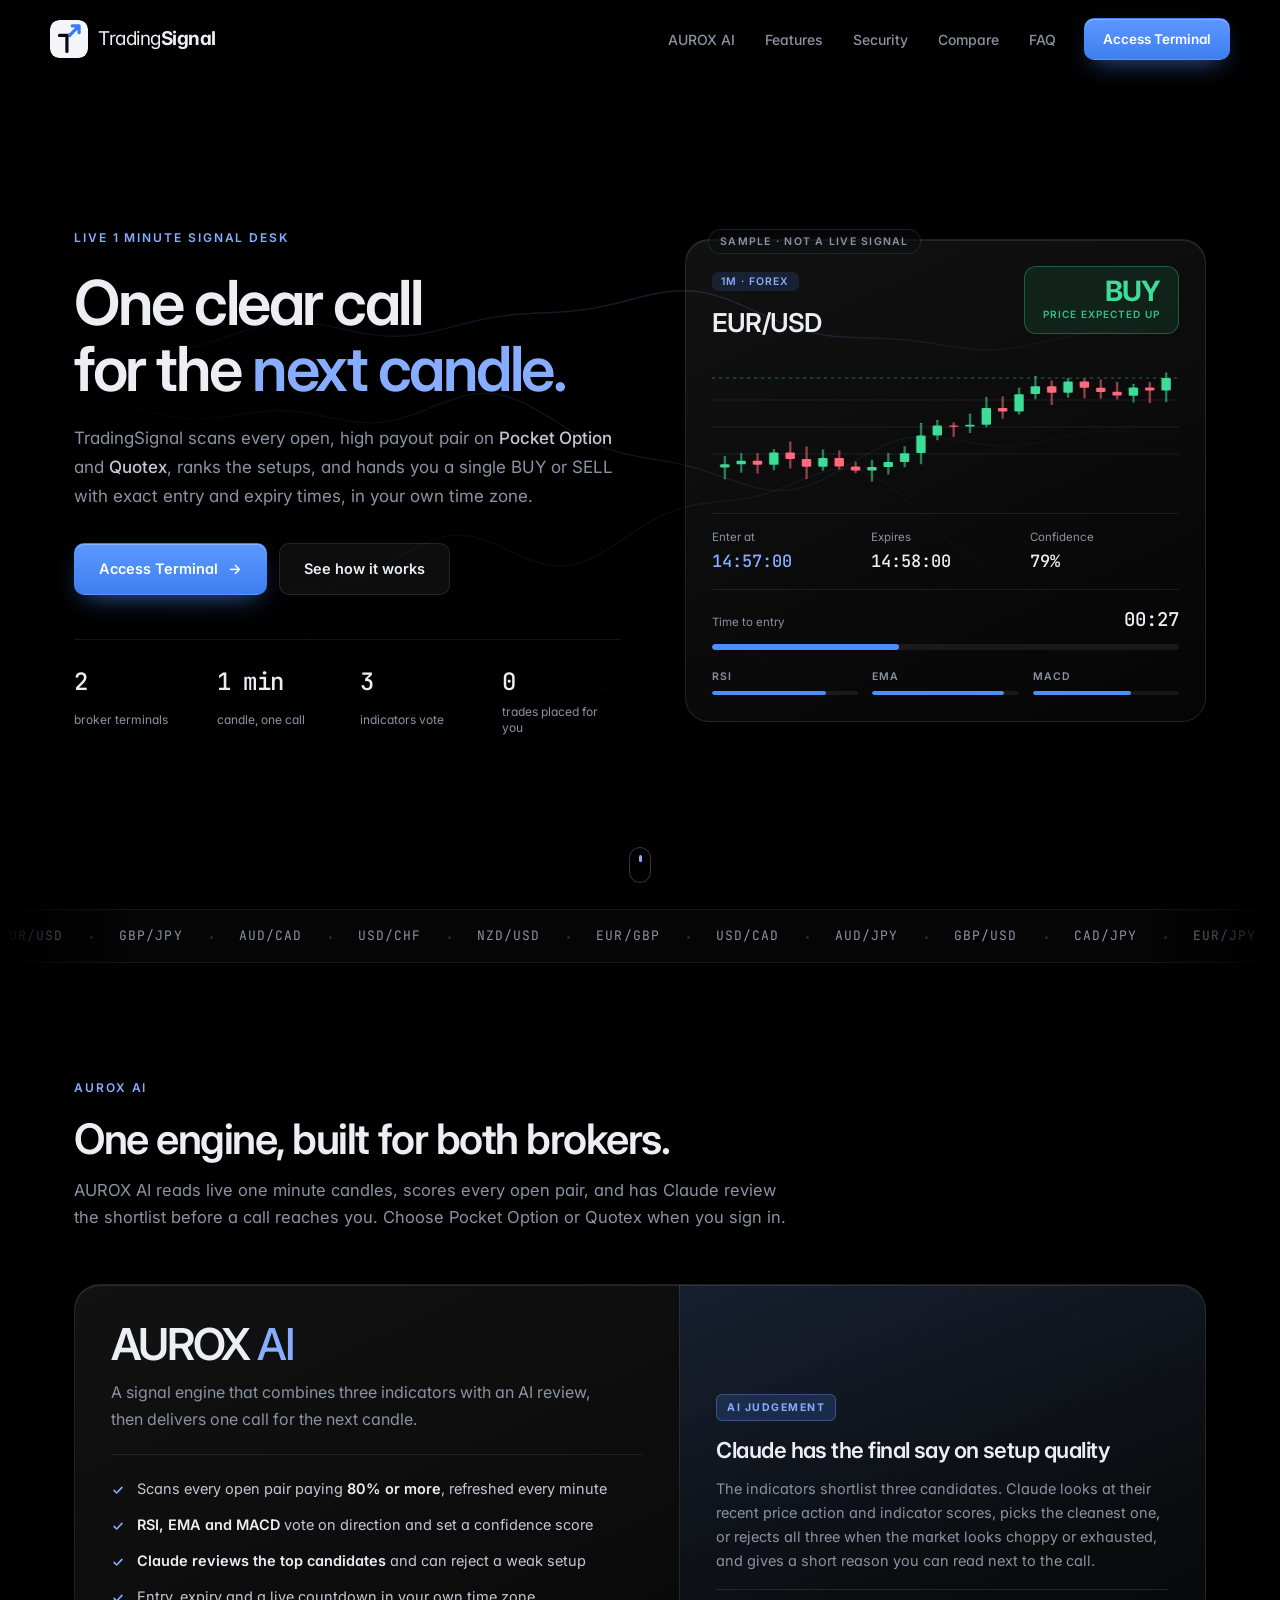
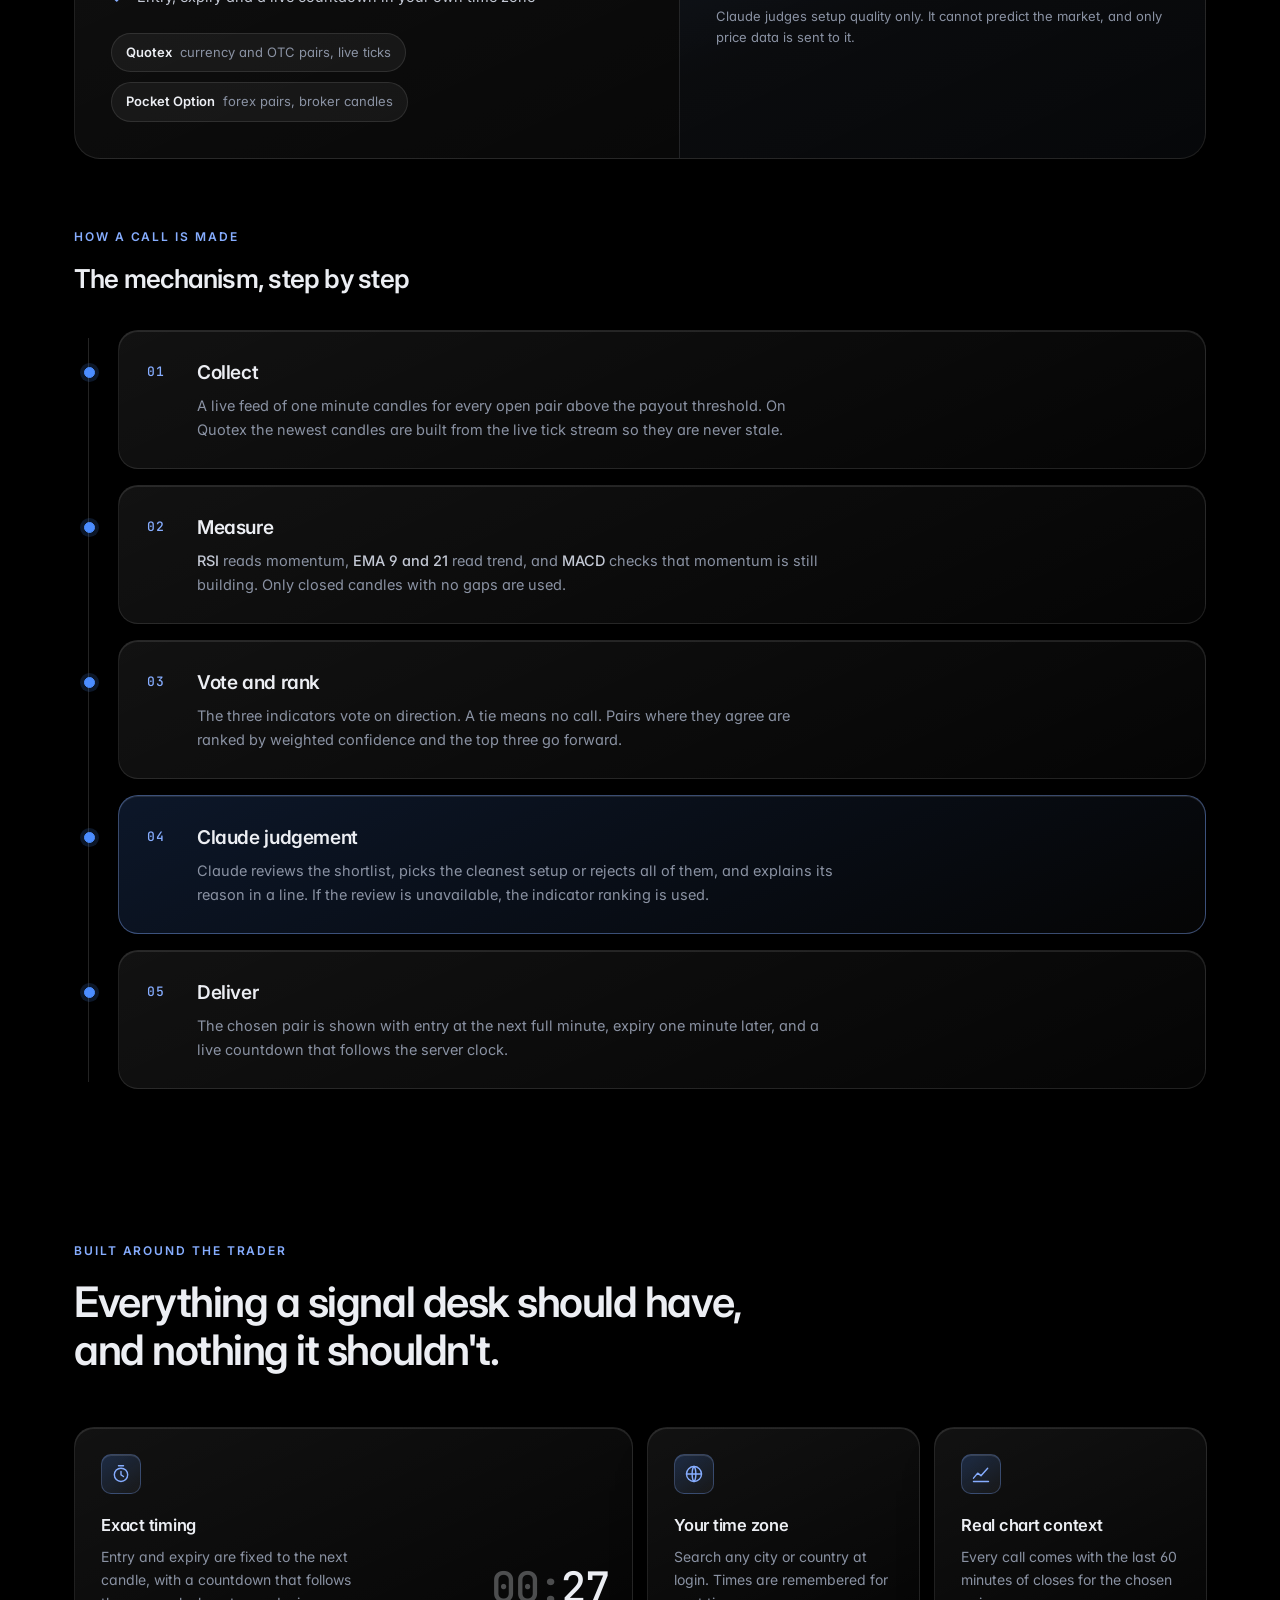
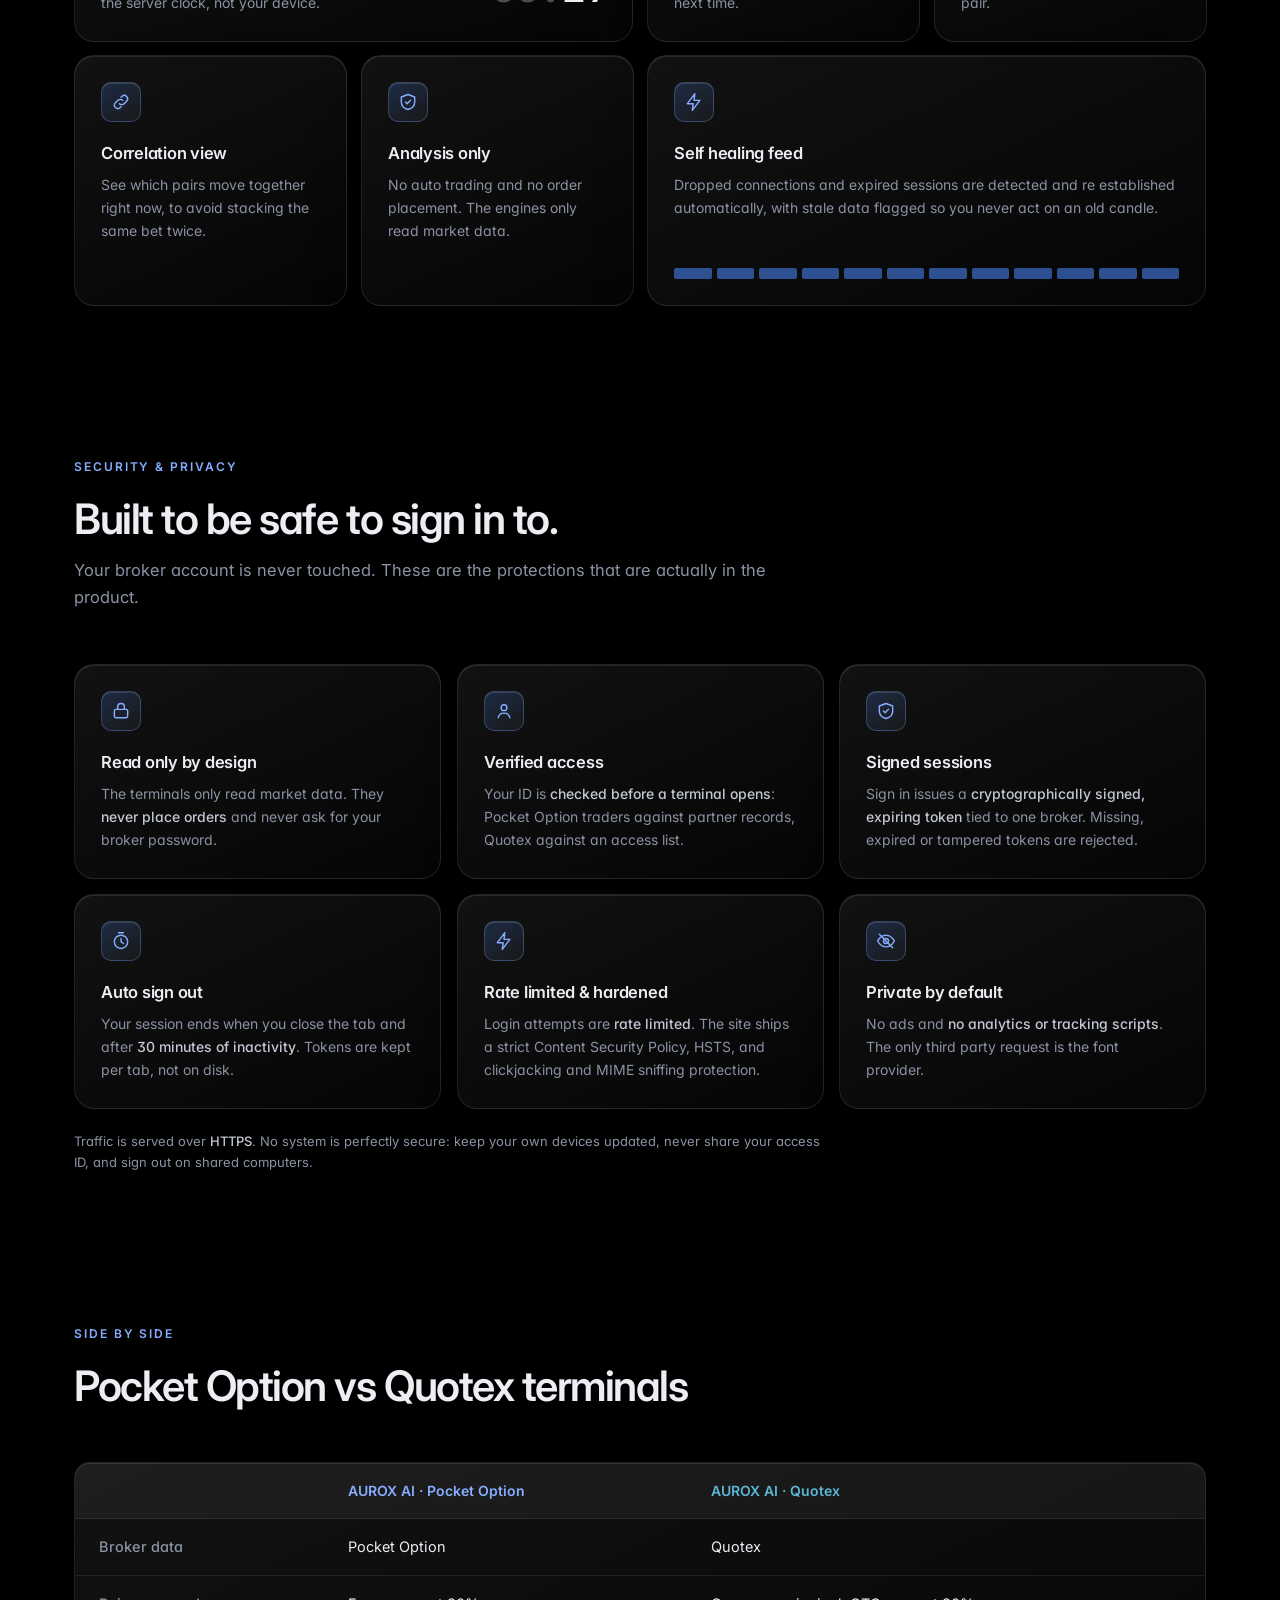
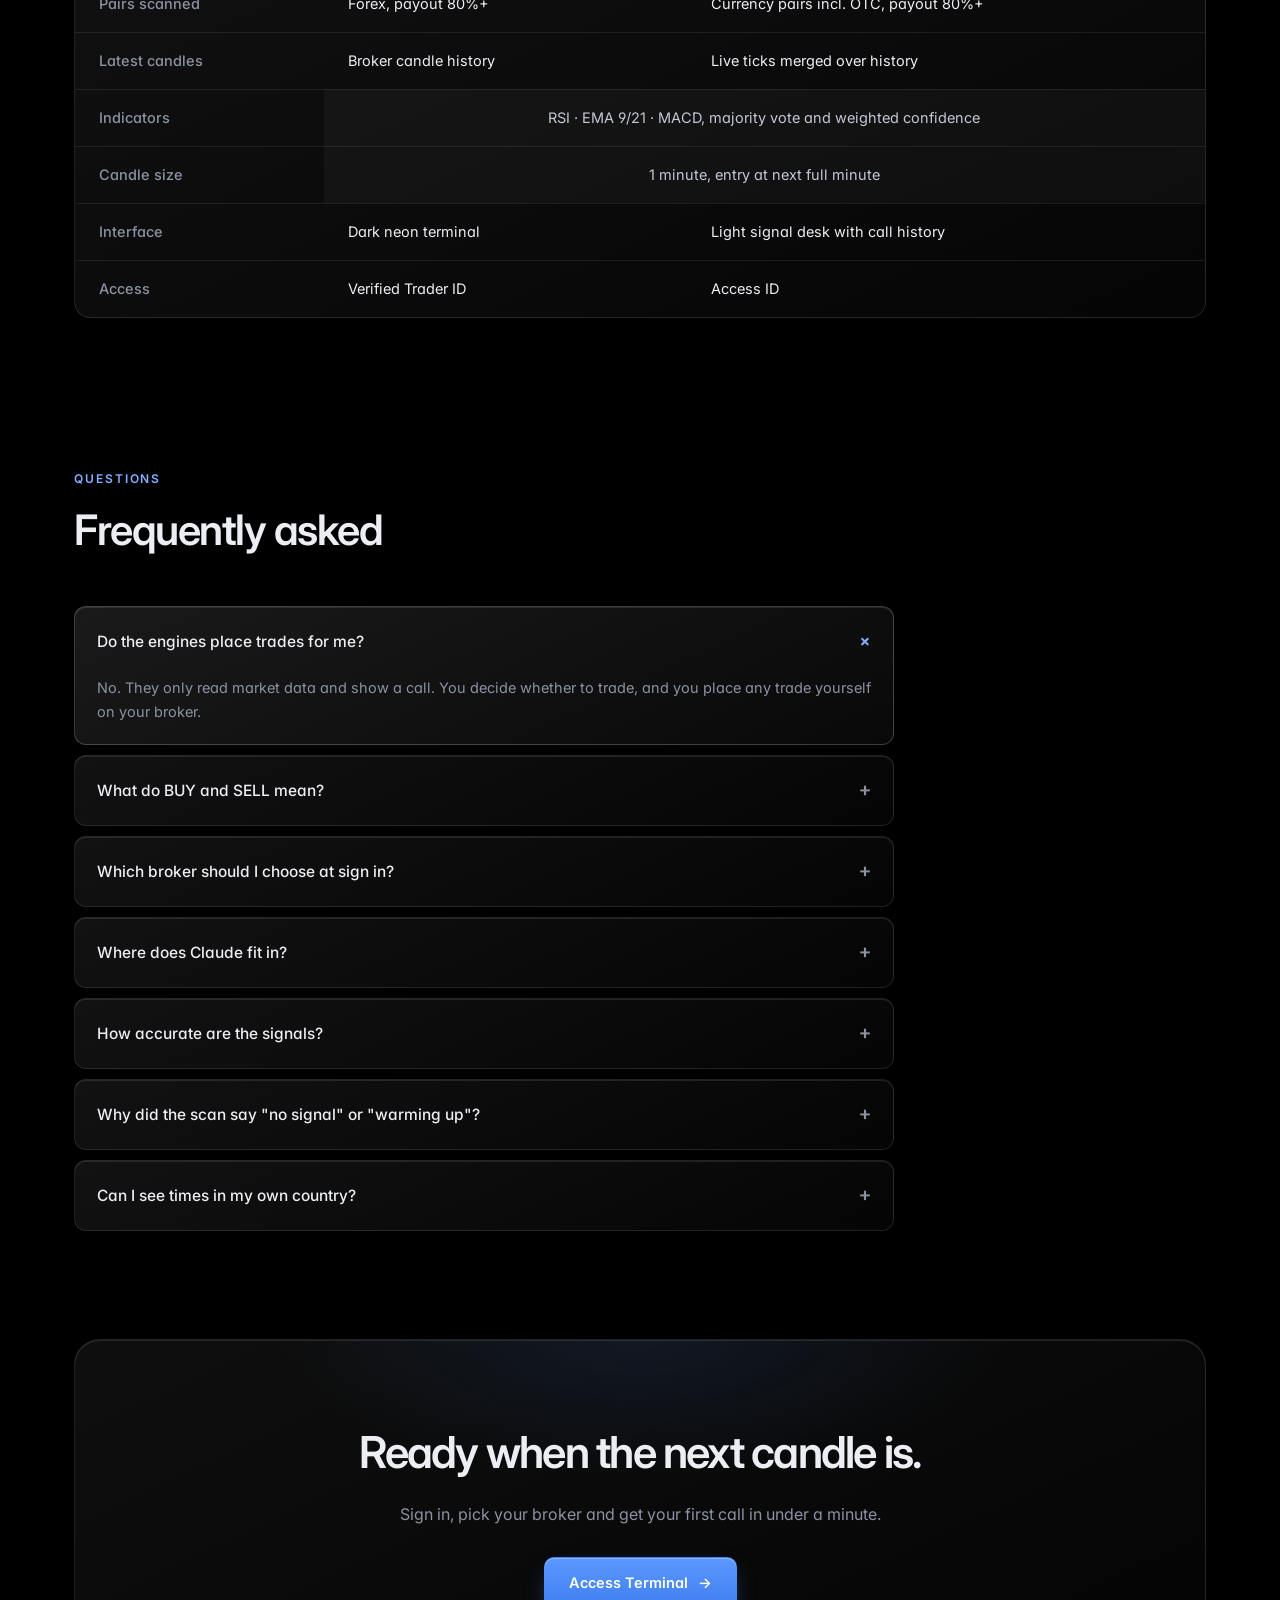
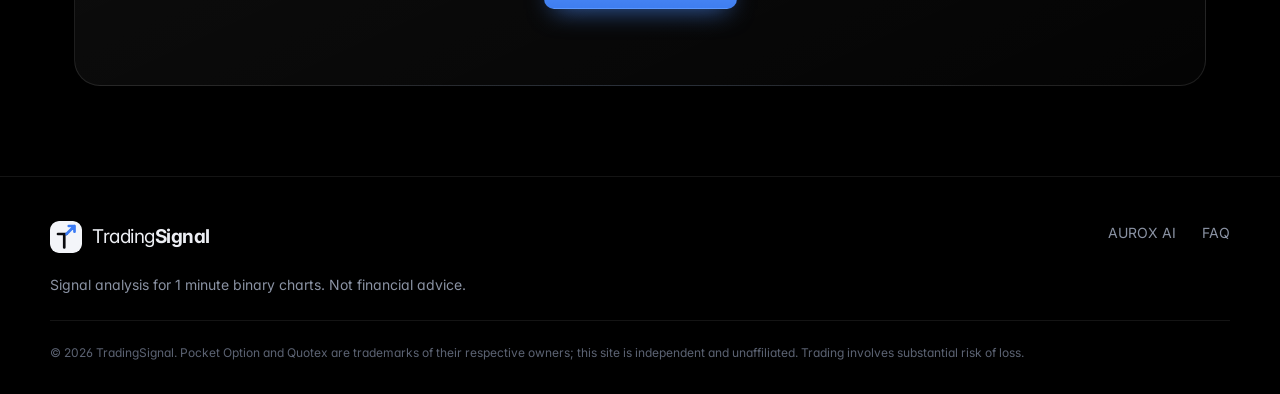
==== frontend/landing/index.html @ 01a3d351 "Reorganise into frontend/ and backend/, add v3-reversion-plus engine and AI monitor" ====
<!DOCTYPE html>
<html lang="en">
<head>
    <meta charset="UTF-8">
    <meta name="viewport" content="width=device-width, initial-scale=1">
    <title>TradingSignal: One minute signals for Quotex and Pocket Option</title>
    <meta name="description" content="TradingSignal scans open pairs on Pocket Option and Quotex and gives one clear next candle call, powered by AUROX AI, with a terminal for each broker.">
    <meta name="theme-color" content="#000000">
    <link rel="icon" type="image/svg+xml" href="mark.svg">
    <link rel="preconnect" href="https://fonts.googleapis.com">
    <link rel="preconnect" href="https://fonts.gstatic.com" crossorigin>
    <link href="https://fonts.googleapis.com/css2?family=Inter:wght@400;500;600;700&family=JetBrains+Mono:wght@400;500&display=swap" rel="stylesheet">
    <link rel="stylesheet" href="styles.css?v=9">
    <link rel="stylesheet" href="glass.css?v=7">
</head>
<body>
<div class="progress" id="progress" aria-hidden="true"></div>
<div class="bg" aria-hidden="true">
    <div class="bg-grid" id="bgGrid"></div>
    <div class="glow glow-1" data-speed="0.18"></div>
    <div class="glow glow-2" data-speed="-0.12"></div>
    <div class="glow glow-3" data-speed="0.08"></div>
</div>

<header class="nav" id="nav">
    <a class="logo" href="#top" aria-label="TradingSignal home">
        <img src="mark.svg" alt="" width="38" height="38">
        <span>Trading<b>Signal</b></span>
    </a>
    <nav class="nav-links" aria-label="Primary">
        <a href="#engines">AUROX AI</a>
        <a href="#features">Features</a>
        <a href="#security">Security</a>
        <a href="#compare">Compare</a>
        <a href="#faq">FAQ</a>
    </nav>
    <a class="btn btn-blue nav-cta" href="login/">Access Terminal</a>
</header>

<main id="top">
<!-- ───────────── Hero ───────────── -->
<section class="hero">
    <canvas class="hero-canvas" id="heroCanvas" aria-hidden="true"></canvas>
    <div class="hero-copy">
        <p class="eyebrow reveal">LIVE 1 MINUTE SIGNAL DESK</p>
        <h1 class="reveal" style="--d:.08s">One clear call<br>for the <span class="grad">next candle.</span></h1>
        <p class="lead reveal" style="--d:.16s">TradingSignal scans every open, high payout pair on <b>Pocket Option</b> and <b>Quotex</b>, ranks the setups, and hands you a single BUY or SELL with exact entry and expiry times, in your own time zone.</p>
        <div class="hero-actions reveal" style="--d:.24s">
            <a class="btn btn-blue" href="login/">Access Terminal <span aria-hidden="true">→</span></a>
            <a class="btn btn-ghost" href="#engines">See how it works</a>
        </div>
        <ul class="facts reveal" style="--d:.32s">
            <li><b><span data-count="2">2</span></b><span>broker terminals</span></li>
            <li><b><span data-count="1">1</span> min</b><span>candle, one call</span></li>
            <li><b><span data-count="3">3</span></b><span>indicators vote</span></li>
            <li><b><span data-count="0">0</span></b><span>trades placed for you</span></li>
        </ul>
    </div>

    <div class="hero-visual reveal" style="--d:.2s" aria-label="Sample signal ticket">
        <div class="ticket" id="sampleTicket">
            <div class="ticket-tag">SAMPLE · NOT A LIVE SIGNAL</div>
            <div class="t-row">
                <div><span class="chip">1M · FOREX</span><h3>EUR/USD</h3></div>
                <div class="call"><b>BUY</b><span>price expected up</span></div>
            </div>
            <svg class="spark" viewBox="0 0 400 130" preserveAspectRatio="none" aria-hidden="true"><line class="cgrid" x1="0" y1="37.0" x2="400" y2="37.0"/><line class="cgrid" x1="0" y1="64.0" x2="400" y2="64.0"/><line class="cgrid" x1="0" y1="91.0" x2="400" y2="91.0"/><line class="clast" x1="0" y1="15.0" x2="400" y2="15.0"/><g class="candle up" style="--i:0"><line x1="11.0" y1="93.6" x2="11.0" y2="115.8"/><rect x="6.9" y="101.2" width="8.1" height="3.2" rx="1"/></g><g class="candle up" style="--i:1"><line x1="25.0" y1="90.6" x2="25.0" y2="109.2"/><rect x="20.9" y="97.7" width="8.1" height="3.5" rx="1"/></g><g class="candle dn" style="--i:2"><line x1="39.0" y1="90.6" x2="39.0" y2="110.1"/><rect x="34.9" y="97.7" width="8.1" height="4.0" rx="1"/></g><g class="candle up" style="--i:3"><line x1="53.0" y1="86.6" x2="53.0" y2="106.7"/><rect x="48.9" y="89.4" width="8.1" height="12.3" rx="1"/></g><g class="candle dn" style="--i:4"><line x1="67.0" y1="79.2" x2="67.0" y2="104.9"/><rect x="62.9" y="89.4" width="8.1" height="6.5" rx="1"/></g><g class="candle dn" style="--i:5"><line x1="81.0" y1="83.9" x2="81.0" y2="115.5"/><rect x="76.9" y="95.9" width="8.1" height="7.8" rx="1"/></g><g class="candle up" style="--i:6"><line x1="95.0" y1="86.9" x2="95.0" y2="107.2"/><rect x="90.9" y="95.1" width="8.1" height="8.6" rx="1"/></g><g class="candle dn" style="--i:7"><line x1="109.0" y1="87.8" x2="109.0" y2="106.1"/><rect x="104.9" y="95.1" width="8.1" height="8.5" rx="1"/></g><g class="candle dn" style="--i:8"><line x1="123.0" y1="99.2" x2="123.0" y2="109.6"/><rect x="118.9" y="103.6" width="8.1" height="3.8" rx="1"/></g><g class="candle up" style="--i:9"><line x1="137.0" y1="97.5" x2="137.0" y2="118.0"/><rect x="132.9" y="103.9" width="8.1" height="3.5" rx="1"/></g><g class="candle up" style="--i:10"><line x1="151.0" y1="90.5" x2="151.0" y2="111.0"/><rect x="146.9" y="99.0" width="8.1" height="5.0" rx="1"/></g><g class="candle up" style="--i:11"><line x1="165.0" y1="83.6" x2="165.0" y2="103.7"/><rect x="160.9" y="90.2" width="8.1" height="8.8" rx="1"/></g><g class="candle up" style="--i:12"><line x1="179.0" y1="60.3" x2="179.0" y2="100.7"/><rect x="174.9" y="72.4" width="8.1" height="17.7" rx="1"/></g><g class="candle up" style="--i:13"><line x1="193.0" y1="57.3" x2="193.0" y2="76.7"/><rect x="188.9" y="62.4" width="8.1" height="10.0" rx="1"/></g><g class="candle dn" style="--i:14"><line x1="207.0" y1="59.8" x2="207.0" y2="73.4"/><rect x="202.9" y="62.4" width="8.1" height="1.4" rx="1"/></g><g class="candle up" style="--i:15"><line x1="221.0" y1="51.2" x2="221.0" y2="69.5"/><rect x="216.9" y="61.8" width="8.1" height="1.8" rx="1"/></g><g class="candle up" style="--i:16"><line x1="235.0" y1="34.5" x2="235.0" y2="63.7"/><rect x="230.9" y="45.1" width="8.1" height="16.7" rx="1"/></g><g class="candle dn" style="--i:17"><line x1="249.0" y1="33.9" x2="249.0" y2="55.2"/><rect x="244.9" y="45.1" width="8.1" height="3.3" rx="1"/></g><g class="candle up" style="--i:18"><line x1="263.0" y1="25.2" x2="263.0" y2="51.1"/><rect x="258.9" y="31.2" width="8.1" height="17.3" rx="1"/></g><g class="candle up" style="--i:19"><line x1="277.0" y1="13.3" x2="277.0" y2="35.8"/><rect x="272.9" y="23.2" width="8.1" height="7.9" rx="1"/></g><g class="candle dn" style="--i:20"><line x1="291.0" y1="17.9" x2="291.0" y2="41.6"/><rect x="286.9" y="23.2" width="8.1" height="6.6" rx="1"/></g><g class="candle up" style="--i:21"><line x1="305.0" y1="15.4" x2="305.0" y2="34.2"/><rect x="300.9" y="18.5" width="8.1" height="11.3" rx="1"/></g><g class="candle dn" style="--i:22"><line x1="319.0" y1="16.0" x2="319.0" y2="34.8"/><rect x="314.9" y="18.5" width="8.1" height="6.2" rx="1"/></g><g class="candle dn" style="--i:23"><line x1="333.0" y1="17.0" x2="333.0" y2="35.3"/><rect x="328.9" y="24.7" width="8.1" height="4.2" rx="1"/></g><g class="candle dn" style="--i:24"><line x1="347.0" y1="19.4" x2="347.0" y2="35.9"/><rect x="342.9" y="28.8" width="8.1" height="3.8" rx="1"/></g><g class="candle up" style="--i:25"><line x1="361.0" y1="21.3" x2="361.0" y2="38.9"/><rect x="356.9" y="24.4" width="8.1" height="8.3" rx="1"/></g><g class="candle dn" style="--i:26"><line x1="375.0" y1="19.7" x2="375.0" y2="39.5"/><rect x="370.9" y="24.4" width="8.1" height="3.2" rx="1"/></g><g class="candle up" style="--i:27"><line x1="389.0" y1="10.0" x2="389.0" y2="38.6"/><rect x="384.9" y="15.0" width="8.1" height="12.6" rx="1"/></g></svg>
            <div class="t-grid">
                <div><span>Enter at</span><b class="mono cy">14:57:00</b></div>
                <div><span>Expires</span><b class="mono">14:58:00</b></div>
                <div><span>Confidence</span><b class="mono">79%</b></div>
            </div>
            <div class="t-timer">
                <div><span>Time to entry</span><b class="mono" id="demoTimer">00:30</b></div>
                <div class="bar"><i id="demoBar"></i></div>
            </div>
            <div class="votes">
                <div><span>RSI</span><div class="bar thin"><i style="width:78%"></i></div></div>
                <div><span>EMA</span><div class="bar thin"><i style="width:90%"></i></div></div>
                <div><span>MACD</span><div class="bar thin"><i style="width:67%"></i></div></div>
            </div>
        </div>
    </div>
    <a class="scroll-cue" href="#engines" aria-label="Scroll down"><i></i></a>
</section>

<!-- ───────────── Ticker ───────────── -->
<div class="ticker" aria-hidden="true">
    <div class="ticker-track" id="tickerTrack">
        <span>EUR/USD</span><span>GBP/JPY</span><span>AUD/CAD</span><span>USD/CHF</span><span>NZD/USD</span><span>EUR/GBP</span><span>USD/CAD</span><span>AUD/JPY</span><span>GBP/USD</span><span>CAD/JPY</span><span>EUR/JPY</span><span>NZD/CAD</span>
    </div>
</div>

<!-- ───────────── AUROX AI ───────────── -->
<section class="section" id="engines">
    <div class="section-head">
        <p class="eyebrow reveal">AUROX AI</p>
        <h2 class="reveal" style="--d:.07s">One engine, built for both brokers.</h2>
        <p class="muted reveal" style="--d:.14s">AUROX AI reads live one minute candles, scores every open pair, and has Claude review the shortlist before a call reaches you. Choose Pocket Option or Quotex when you sign in.</p>
    </div>

    <article class="aurox-card reveal spot">
        <div class="aurox-main">
            <h3>AUROX <em>AI</em></h3>
            <p class="aurox-line">A signal engine that combines three indicators with an AI review, then delivers one call for the next candle.</p>
            <ul class="ticks">
                <li>Scans every open pair paying <b>80% or more</b>, refreshed every minute</li>
                <li><b>RSI, EMA and MACD</b> vote on direction and set a confidence score</li>
                <li><b>Claude reviews the top candidates</b> and can reject a weak setup</li>
                <li>Entry, expiry and a live countdown in your own time zone</li>
            </ul>
            <div class="brokers-row">
                <span class="broker-pill"><b>Quotex</b> currency and OTC pairs, live ticks</span>
                <span class="broker-pill"><b>Pocket Option</b> forex pairs, broker candles</span>
            </div>
        </div>

        <div class="aurox-claude">
            <span class="claude-tag">AI JUDGEMENT</span>
            <h4>Claude has the final say on setup quality</h4>
            <p>The indicators shortlist three candidates. Claude looks at their recent price action and indicator scores, picks the cleanest one, or rejects all three when the market looks choppy or exhausted, and gives a short reason you can read next to the call.</p>
            <p class="claude-note">Claude judges setup quality only. It cannot predict the market, and only price data is sent to it.</p>
        </div>
    </article>

    <div class="mech-head reveal">
        <p class="eyebrow">HOW A CALL IS MADE</p>
        <h3>The mechanism, step by step</h3>
    </div>
    <div class="timeline" id="timeline">
        <div class="tl-line"><i id="tlFill"></i></div>
        <ol class="steps">
            <li class="reveal"><span class="n">01</span><div><h4>Collect</h4><p>A live feed of one minute candles for every open pair above the payout threshold. On Quotex the newest candles are built from the live tick stream so they are never stale.</p></div></li>
            <li class="reveal"><span class="n">02</span><div><h4>Measure</h4><p><b>RSI</b> reads momentum, <b>EMA 9 and 21</b> read trend, and <b>MACD</b> checks that momentum is still building. Only closed candles with no gaps are used.</p></div></li>
            <li class="reveal"><span class="n">03</span><div><h4>Vote and rank</h4><p>The three indicators vote on direction. A tie means no call. Pairs where they agree are ranked by weighted confidence and the top three go forward.</p></div></li>
            <li class="reveal claude-step"><span class="n">04</span><div><h4>Claude judgement</h4><p>Claude reviews the shortlist, picks the cleanest setup or rejects all of them, and explains its reason in a line. If the review is unavailable, the indicator ranking is used.</p></div></li>
            <li class="reveal"><span class="n">05</span><div><h4>Deliver</h4><p>The chosen pair is shown with entry at the next full minute, expiry one minute later, and a live countdown that follows the server clock.</p></div></li>
        </ol>
    </div>
</section>

<!-- ───────────── Features (bento) ───────────── -->
<section class="section" id="features">
    <div class="section-head">
        <p class="eyebrow reveal">BUILT AROUND THE TRADER</p>
        <h2 class="reveal" style="--d:.07s">Everything a signal desk should have, and nothing it shouldn't.</h2>
    </div>
    <div class="bento">
        <div class="tile t-wide reveal spot">
            <div class="ico"><svg viewBox="0 0 24 24"><circle cx="12" cy="13" r="8"/><path d="M12 9v4l3 2M9 2h6"/></svg></div>
            <h4>Exact timing</h4>
            <p class="short">Entry and expiry are fixed to the next candle, with a countdown that follows the server clock, not your device.</p>
            <div class="mini-timer mono" aria-hidden="true"><span>00:</span><span id="miniSec">27</span></div>
        </div>
        <div class="tile reveal spot" style="--d:.07s">
            <div class="ico"><svg viewBox="0 0 24 24"><circle cx="12" cy="12" r="9"/><path d="M3 12h18M12 3c3 3.2 3 14.8 0 18M12 3c-3 3.2-3 14.8 0 18"/></svg></div>
            <h4>Your time zone</h4>
            <p>Search any city or country at login. Times are remembered for next time.</p>
        </div>
        <div class="tile reveal spot" style="--d:.14s">
            <div class="ico"><svg viewBox="0 0 24 24"><path d="M3 17l5-6 4 3 8-9M3 21h18"/></svg></div>
            <h4>Real chart context</h4>
            <p>Every call comes with the last 60 minutes of closes for the chosen pair.</p>
        </div>
        <div class="tile reveal spot">
            <div class="ico"><svg viewBox="0 0 24 24"><path d="M10 14a4 4 0 0 0 5.7 0l3-3a4 4 0 0 0-5.7-5.7l-1 1M14 10a4 4 0 0 0-5.7 0l-3 3a4 4 0 0 0 5.7 5.7l1-1"/></svg></div>
            <h4>Correlation view</h4>
            <p>See which pairs move together right now, to avoid stacking the same bet twice.</p>
        </div>
        <div class="tile reveal spot" style="--d:.07s">
            <div class="ico"><svg viewBox="0 0 24 24"><path d="M12 3l8 3v6c0 5-3.5 8-8 9-4.5-1-8-4-8-9V6z"/><path d="M9 12l2 2 4-4"/></svg></div>
            <h4>Analysis only</h4>
            <p>No auto trading and no order placement. The engines only read market data.</p>
        </div>
        <div class="tile t-wide reveal spot" style="--d:.14s">
            <div class="ico"><svg viewBox="0 0 24 24"><path d="M13 2L4 14h7l-1 8 9-12h-7z"/></svg></div>
            <h4>Self healing feed</h4>
            <p>Dropped connections and expired sessions are detected and re established automatically, with stale data flagged so you never act on an old candle.</p>
            <div class="pulse-row" aria-hidden="true"><i></i><i></i><i></i><i></i><i></i><i></i><i></i><i></i><i></i><i></i><i></i><i></i></div>
        </div>
    </div>
</section>

<!-- ───────────── Security ───────────── -->
<section class="section" id="security">
    <div class="section-head">
        <p class="eyebrow reveal">SECURITY &amp; PRIVACY</p>
        <h2 class="reveal" style="--d:.07s">Built to be safe to sign in to.</h2>
        <p class="muted reveal" style="--d:.14s">Your broker account is never touched. These are the protections that are actually in the product.</p>
    </div>
    <div class="sec-grid">
        <div class="sec-card reveal">
            <div class="ico"><svg viewBox="0 0 24 24"><rect x="4" y="10" width="16" height="10" rx="2"/><path d="M8 10V7a4 4 0 0 1 8 0v3"/></svg></div>
            <h4>Read only by design</h4>
            <p>The terminals only read market data. They <b>never place orders</b> and never ask for your broker password.</p>
        </div>
        <div class="sec-card reveal" style="--d:.07s">
            <div class="ico"><svg viewBox="0 0 24 24"><circle cx="12" cy="8" r="3.5"/><path d="M5 20c.8-3.6 3.3-5.5 7-5.5s6.2 1.9 7 5.5"/></svg></div>
            <h4>Verified access</h4>
            <p>Your ID is <b>checked before a terminal opens</b>: Pocket Option traders against partner records, Quotex against an access list.</p>
        </div>
        <div class="sec-card reveal" style="--d:.14s">
            <div class="ico"><svg viewBox="0 0 24 24"><path d="M12 3l8 3v6c0 5-3.5 8-8 9-4.5-1-8-4-8-9V6z"/><path d="M9 12l2 2 4-4"/></svg></div>
            <h4>Signed sessions</h4>
            <p>Sign in issues a <b>cryptographically signed, expiring token</b> tied to one broker. Missing, expired or tampered tokens are rejected.</p>
        </div>
        <div class="sec-card reveal">
            <div class="ico"><svg viewBox="0 0 24 24"><circle cx="12" cy="13" r="8"/><path d="M12 9v4l3 2M9 2h6"/></svg></div>
            <h4>Auto sign out</h4>
            <p>Your session ends when you close the tab and after <b>30 minutes of inactivity</b>. Tokens are kept per tab, not on disk.</p>
        </div>
        <div class="sec-card reveal" style="--d:.07s">
            <div class="ico"><svg viewBox="0 0 24 24"><path d="M13 2L4 14h7l-1 8 9-12h-7z"/></svg></div>
            <h4>Rate limited &amp; hardened</h4>
            <p>Login attempts are <b>rate limited</b>. The site ships a strict Content Security Policy, HSTS, and clickjacking and MIME sniffing protection.</p>
        </div>
        <div class="sec-card reveal" style="--d:.14s">
            <div class="ico"><svg viewBox="0 0 24 24"><path d="M2 12s3.6-7 10-7 10 7 10 7-3.6 7-10 7-10-7-10-7z"/><circle cx="12" cy="12" r="3"/><path d="M4 4l16 16"/></svg></div>
            <h4>Private by default</h4>
            <p>No ads and <b>no analytics or tracking scripts</b>. The only third party request is the font provider.</p>
        </div>
    </div>
    <p class="sec-foot reveal">Traffic is served over <b>HTTPS</b>. No system is perfectly secure: keep your own devices updated, never share your access ID, and sign out on shared computers.</p>
</section>

<!-- ───────────── Compare ───────────── -->
<section class="section" id="compare">
    <div class="section-head">
        <p class="eyebrow reveal">SIDE BY SIDE</p>
        <h2 class="reveal" style="--d:.07s">Pocket Option vs Quotex terminals</h2>
    </div>
    <div class="table-wrap reveal">
        <table class="compare">
            <thead><tr><th></th><th class="a">AUROX AI · Pocket Option</th><th class="b">AUROX AI · Quotex</th></tr></thead>
            <tbody>
                <tr><th>Broker data</th><td>Pocket Option</td><td>Quotex</td></tr>
                <tr><th>Pairs scanned</th><td>Forex, payout 80%+</td><td>Currency pairs incl. OTC, payout 80%+</td></tr>
                <tr><th>Latest candles</th><td>Broker candle history</td><td>Live ticks merged over history</td></tr>
                <tr><th>Indicators</th><td colspan="2" class="span">RSI · EMA 9/21 · MACD, majority vote and weighted confidence</td></tr>
                <tr><th>Candle size</th><td colspan="2" class="span">1 minute, entry at next full minute</td></tr>
                <tr><th>Interface</th><td>Dark neon terminal</td><td>Light signal desk with call history</td></tr>
                <tr><th>Access</th><td>Verified Trader ID</td><td>Access ID</td></tr>
            </tbody>
        </table>
    </div>
</section>

<!-- ───────────── FAQ ───────────── -->
<section class="section" id="faq">
    <div class="section-head">
        <p class="eyebrow reveal">QUESTIONS</p>
        <h2 class="reveal" style="--d:.07s">Frequently asked</h2>
    </div>
    <div class="faq">
        <details class="reveal" open>
            <summary>Do the engines place trades for me?</summary>
            <p>No. They only read market data and show a call. You decide whether to trade, and you place any trade yourself on your broker.</p>
        </details>
        <details class="reveal">
            <summary>What do BUY and SELL mean?</summary>
            <p>BUY (a "call") means the engine expects the next 1 minute candle to close higher than its entry price; SELL (a "put") means lower.</p>
        </details>
        <details class="reveal">
            <summary>Which broker should I choose at sign in?</summary>
            <p>Sign in once and pick the broker you trade on, Pocket Option or Quotex. AUROX AI then opens with that broker's own prices, so the call lines up with the chart you trade.</p>
        </details>
        <details class="reveal">
            <summary>Where does Claude fit in?</summary>
            <p>After the indicators shortlist the top three pairs, Claude reviews their recent price action and picks the cleanest setup, or rejects all of them. It gives a one line reason. It judges setup quality only and cannot predict the market. Only price data and indicator scores are sent to it, never your ID or any account detail.</p>
        </details>
        <details class="reveal">
            <summary>How accurate are the signals?</summary>
            <p>We don't publish a win rate, because short term direction is hard to predict and any figure without long, independent testing would be misleading. Treat every signal as one input, size your risk accordingly, and test on a demo account.</p>
        </details>
        <details class="reveal">
            <summary>Why did the scan say "no signal" or "warming up"?</summary>
            <p>A call needs the three indicators to agree and enough clean, recent candles. After a restart the Quotex engine needs a few minutes to rebuild live candles; at other times no pair may have a clear setup.</p>
        </details>
        <details class="reveal">
            <summary>Can I see times in my own country?</summary>
            <p>Yes. Choose your time zone at login. Entry, expiry and history times are converted for display; the countdown always follows the server clock.</p>
        </details>
    </div>
</section>

<!-- ───────────── CTA ───────────── -->
<section class="cta reveal">
    <h2>Ready when the next candle is.</h2>
    <p>Sign in, pick your broker and get your first call in under a minute.</p>
    <div class="cta-actions">
        <a class="btn btn-blue" href="login/">Access Terminal <span aria-hidden="true">→</span></a>
    </div>
</section>
</main>

<footer class="footer">
    <div class="foot-brand">
        <a class="logo" href="#top"><img src="mark.svg" alt="" width="32" height="32"><span>Trading<b>Signal</b></span></a>
        <p class="muted">Signal analysis for 1 minute binary charts. Not financial advice.</p>
    </div>
    <div class="foot-links">
        <a href="#engines">AUROX AI</a><a href="#faq">FAQ</a>
    </div>
    <p class="fine">© 2026 TradingSignal. Pocket Option and Quotex are trademarks of their respective owners; this site is independent and unaffiliated. Trading involves substantial risk of loss.</p>
</footer>

<script src="script.js?v=3"></script>
</body>
</html>
---- frontend/landing/styles.css ----
:root {
    --bg: #07080b;
    --bg-2: #0a0c10;
    --surface: #0d1015;
    --surface-2: #11151c;
    --line: rgba(255, 255, 255, .08);
    --line-2: rgba(255, 255, 255, .14);
    --text: #eceef3;
    --text-2: #c3c8d4;
    --muted: #8a92a3;
    --accent: #4c8dff;
    --accent-2: #86adff;
    --teal: #5ab8d6;
    --buy: #3ddc97;
    --sell: #ff6b7d;
    --sans: "Inter", system-ui, -apple-system, "Segoe UI", sans-serif;
    --mono: "JetBrains Mono", ui-monospace, Consolas, monospace;
    --wrap: 1180px;
    --ease: cubic-bezier(.22, .68, .2, 1);
}
* { box-sizing: border-box; margin: 0; padding: 0; }
html { scroll-behavior: smooth; scroll-padding-top: 84px; }
body { font-family: var(--sans); background: var(--bg); color: var(--text); line-height: 1.65; -webkit-font-smoothing: antialiased; overflow-x: hidden; font-feature-settings: "cv11", "ss01"; }
a { color: inherit; text-decoration: none; }
b { font-weight: 600; }
.mono { font-family: var(--mono); font-variant-numeric: tabular-nums; }
.cy { color: var(--accent-2); }
.muted { color: var(--muted); }
.grad { color: var(--accent-2); }
.eyebrow { display: inline-block; font-size: 12px; letter-spacing: .16em; font-weight: 600; color: var(--accent-2); text-transform: uppercase; }

/* ───── progress + ambient background ───── */
.progress { position: fixed; top: 0; left: 0; height: 2px; width: 100%; transform-origin: 0 50%; transform: scaleX(0); background: var(--accent); z-index: 100; }
.bg { position: fixed; inset: 0; z-index: -1; overflow: hidden; pointer-events: none; }
.bg-grid { position: absolute; inset: -80px 0; background-image: linear-gradient(rgba(255,255,255,.035) 1px, transparent 1px), linear-gradient(90deg, rgba(255,255,255,.035) 1px, transparent 1px); background-size: 72px 72px; mask-image: radial-gradient(ellipse 75% 60% at 50% 25%, #000 10%, transparent 72%); -webkit-mask-image: radial-gradient(ellipse 75% 60% at 50% 25%, #000 10%, transparent 72%); }
.glow { position: absolute; border-radius: 50%; filter: blur(120px); will-change: transform; }
.glow-1 { width: 640px; height: 640px; background: rgba(76,141,255,.17); top: -240px; right: -160px; }
.glow-2 { width: 520px; height: 520px; background: rgba(90,184,214,.07); top: 55vh; left: -240px; }
.glow-3 { width: 480px; height: 480px; background: rgba(76,141,255,.09); bottom: -160px; right: 20%; }

/* ───── reveal ───── */
.reveal { opacity: 0; transform: translateY(26px); transition: opacity .85s var(--ease), transform .85s var(--ease); transition-delay: var(--d, 0s); will-change: opacity, transform; }
.reveal.in { opacity: 1; transform: none; }

/* ───── buttons ───── */
.btn { display: inline-flex; align-items: center; gap: 10px; padding: 13px 24px; border-radius: 10px; font-weight: 600; font-size: 14.5px; border: 1px solid transparent; transition: transform .2s var(--ease), background .2s, border-color .2s, box-shadow .2s; white-space: nowrap; }
.btn span { transition: transform .2s var(--ease); }
.btn:hover { transform: translateY(-1px); }
.btn:hover span { transform: translateX(3px); }
.btn-blue, .btn-engine-a { background: var(--accent); color: #fff; box-shadow: inset 0 1px 0 rgba(255,255,255,.2); }
.btn-blue:hover, .btn-engine-a:hover { background: #5b98ff; }
.btn-ghost { border-color: var(--line-2); color: var(--text); background: rgba(255,255,255,.02); }
.btn-ghost:hover { border-color: rgba(255,255,255,.3); background: rgba(255,255,255,.05); }
.btn-engine-b { background: var(--text); color: #0a0c10; }
.btn-engine-b:hover { background: #fff; }

/* ───── nav ───── */
.nav { position: sticky; top: 0; z-index: 50; display: flex; align-items: center; gap: 28px; padding: 18px max(24px, calc((100vw - var(--wrap)) / 2)); transition: padding .3s var(--ease), background .3s, border-color .3s; border-bottom: 1px solid transparent; }
.nav.scrolled { padding-block: 11px; background: rgba(7,8,11,.8); backdrop-filter: blur(14px); border-color: var(--line); }
.logo { display: inline-flex; align-items: center; gap: 11px; font-weight: 600; font-size: 19px; letter-spacing: -.02em; }
.logo b { color: var(--accent-2); font-weight: 600; }
.logo em { font-style: normal; color: var(--muted); font-weight: 400; }
.nav-links { display: flex; gap: 30px; margin-left: auto; font-size: 14px; color: var(--muted); font-weight: 500; }
.nav-links a { position: relative; transition: color .2s; padding: 4px 0; }
.nav-links a::after { content: ""; position: absolute; left: 0; right: 0; bottom: -4px; height: 1px; background: var(--accent-2); transform: scaleX(0); transform-origin: 0 50%; transition: transform .3s var(--ease); }
.nav-links a:hover, .nav-links a.active { color: var(--text); }
.nav-links a:hover::after, .nav-links a.active::after { transform: scaleX(1); }
.nav-cta { padding: 9px 18px; font-size: 13.5px; }

.hero, .section, .cta { max-width: var(--wrap); margin-inline: auto; padding-inline: 24px; }

/* ───── hero ───── */
.hero { position: relative; display: grid; grid-template-columns: 1.05fr 1fr; gap: 64px; align-items: center; padding-top: 72px; padding-bottom: 100px; min-height: calc(100vh - 70px); }
.hero-canvas { position: absolute; top: 0; bottom: 0; left: 50%; width: 100vw; margin-left: -50vw; height: 100%; opacity: .35; pointer-events: none; mask-image: linear-gradient(#000 35%, transparent); -webkit-mask-image: linear-gradient(#000 35%, transparent); }
.hero-copy, .hero-visual { position: relative; z-index: 1; }
.hero h1 { font-size: clamp(38px, 5vw, 62px); line-height: 1.07; letter-spacing: -.04em; font-weight: 600; margin: 20px 0 22px; }
.lead { color: var(--muted); font-size: 17px; max-width: 540px; font-weight: 400; line-height: 1.7; }
.lead b { color: var(--text-2); font-weight: 500; }
.hero-actions { display: flex; flex-wrap: wrap; gap: 12px; margin: 32px 0 44px; }
.facts { list-style: none; display: grid; grid-template-columns: repeat(4, 1fr); max-width: 560px; border-top: 1px solid var(--line); padding-top: 22px; gap: 12px 24px; }
.facts li { display: grid; gap: 2px; }
.facts b { font-family: var(--mono); font-size: 24px; font-weight: 500; color: var(--text); letter-spacing: -.03em; }
.facts li > span { font-size: 12px; color: var(--muted); line-height: 1.4; }

.scroll-cue { position: absolute; bottom: 26px; left: 50%; width: 22px; height: 36px; margin-left: -11px; border: 1.5px solid rgba(255,255,255,.22); border-radius: 12px; display: block; }
.scroll-cue i { position: absolute; left: 50%; top: 7px; width: 3px; height: 7px; margin-left: -1.5px; border-radius: 2px; background: var(--accent-2); animation: cue 2s ease-in-out infinite; }
@keyframes cue { 0% { transform: translateY(0); opacity: 1; } 70% { transform: translateY(12px); opacity: 0; } 100% { opacity: 0; } }

.hero-visual { perspective: 1400px; }
.ticket { position: relative; background: linear-gradient(180deg, var(--surface-2), var(--surface)); border: 1px solid var(--line-2); border-radius: 18px; padding: 26px; box-shadow: 0 40px 80px -40px rgba(0,0,0,.9), 0 0 0 1px rgba(0,0,0,.4), inset 0 1px 0 rgba(255,255,255,.05); transform-style: preserve-3d; transition: transform .3s ease-out; }
.ticket-tag { position: absolute; top: -11px; left: 22px; font-size: 10.5px; letter-spacing: .12em; font-weight: 600; padding: 3px 11px; border-radius: 999px; background: var(--bg); color: var(--muted); border: 1px solid var(--line-2); }
.t-row { display: flex; justify-content: space-between; align-items: flex-start; gap: 14px; }
.chip { font-size: 10.5px; letter-spacing: .1em; font-weight: 600; padding: 3px 9px; border-radius: 6px; background: rgba(76,141,255,.14); color: var(--accent-2); }
.t-row h3 { font-size: 26px; letter-spacing: -.03em; margin-top: 10px; font-weight: 600; }
.call { text-align: right; padding: 10px 18px; border-radius: 12px; background: rgba(61,220,151,.1); border: 1px solid rgba(61,220,151,.3); color: var(--buy); display: grid; }
.call b { font-size: 28px; letter-spacing: -.03em; line-height: 1.05; font-weight: 700; }
.call span { font-size: 10px; letter-spacing: .1em; text-transform: uppercase; font-weight: 600; opacity: .85; }
.spark { width: 100%; height: 130px; margin: 18px 0 12px; overflow: visible; }
.spark-line { stroke-dasharray: 900; stroke-dashoffset: 900; animation: draw 2.4s .6s ease-out forwards; }
.spark-area { opacity: 0; animation: fadein 1s 2s forwards; }
.spark-dot { opacity: 0; animation: fadein .4s 2.8s forwards; }
@keyframes draw { to { stroke-dashoffset: 0; } }
@keyframes fadein { to { opacity: 1; } }
.t-grid { display: grid; grid-template-columns: repeat(3, 1fr); gap: 10px; padding: 14px 0; border-top: 1px solid var(--line); border-bottom: 1px solid var(--line); }
.t-grid span, .t-timer span { display: block; font-size: 11.5px; color: var(--muted); }
.t-grid b { font-size: 17px; font-weight: 500; }
.t-timer { padding: 14px 0 6px; }
.t-timer > div:first-child { display: flex; justify-content: space-between; align-items: baseline; margin-bottom: 9px; }
.t-timer b { font-size: 19px; font-weight: 500; }
.bar { height: 6px; border-radius: 999px; background: rgba(255,255,255,.07); overflow: hidden; }
.bar i { display: block; height: 100%; border-radius: inherit; background: var(--accent); width: 0; transition: width .5s linear; }
.bar.thin { height: 4px; }
.votes { display: grid; grid-template-columns: repeat(3, 1fr); gap: 14px; margin-top: 12px; }
.votes span { font-size: 10.5px; font-weight: 600; color: var(--muted); display: block; margin-bottom: 6px; letter-spacing: .1em; }

/* ───── ticker ───── */
.ticker { overflow: hidden; border-block: 1px solid var(--line); background: rgba(255,255,255,.015); mask-image: linear-gradient(90deg, transparent, #000 10%, #000 90%, transparent); -webkit-mask-image: linear-gradient(90deg, transparent, #000 10%, #000 90%, transparent); }
.ticker-track { display: flex; gap: 56px; width: max-content; padding: 15px 0; animation: marquee 50s linear infinite; font-family: var(--mono); font-size: 13px; color: var(--muted); letter-spacing: .08em; }
.ticker-track span { position: relative; white-space: nowrap; }
.ticker-track span::after { content: ""; position: absolute; right: -30px; top: 50%; width: 3px; height: 3px; border-radius: 50%; background: var(--line-2); }
.ticker:hover .ticker-track { animation-play-state: paused; }
@keyframes marquee { to { transform: translateX(-50%); } }

/* ───── sections ───── */
.section { padding-top: 110px; padding-bottom: 36px; }
.section-head { max-width: 720px; margin-bottom: 52px; }
.section-head h2 { font-size: clamp(28px, 3.5vw, 42px); line-height: 1.15; letter-spacing: -.035em; margin: 16px 0 14px; font-weight: 600; }
.section-head .muted { font-size: 16.5px; }

.spot { position: relative; }
.spot::before { content: ""; position: absolute; inset: 0; border-radius: inherit; pointer-events: none; opacity: 0; transition: opacity .3s; background: radial-gradient(380px circle at var(--mx, 50%) var(--my, 50%), rgba(255,255,255,.055), transparent 60%); }
.spot:hover::before { opacity: 1; }

.engines { display: grid; grid-template-columns: 1fr 1fr; gap: 20px; }
.engine { position: relative; padding: 34px; border-radius: 20px; background: linear-gradient(180deg, var(--surface-2), var(--surface)); border: 1px solid var(--line); overflow: hidden; display: flex; flex-direction: column; transition: border-color .3s, opacity .85s var(--ease), transform .85s var(--ease); }
.engine.in:hover { transform: translateY(-4px); transition-delay: 0s; border-color: var(--line-2); }
.engine::after { content: ""; position: absolute; inset: 0 0 auto 0; height: 2px; }
.engine-a::after { background: linear-gradient(90deg, var(--accent), transparent 80%); }
.engine-b::after { background: linear-gradient(90deg, var(--teal), transparent 80%); }
.engine-top { display: flex; justify-content: space-between; align-items: center; font-size: 11.5px; letter-spacing: .12em; font-weight: 600; text-transform: uppercase; position: relative; z-index: 1; }
.engine-badge { padding: 4px 10px; border-radius: 6px; background: rgba(255,255,255,.06); color: var(--muted); }
.engine-a .engine-for { color: var(--accent-2); } .engine-b .engine-for { color: var(--teal); }
.engine h3 { font-size: 38px; letter-spacing: -.04em; margin: 24px 0 8px; font-weight: 600; position: relative; z-index: 1; }
.engine h3 em { font-style: normal; font-weight: 500; }
.engine-a h3 em { color: var(--accent-2); } .engine-b h3 em { color: var(--teal); }
.engine-line { color: var(--muted); margin-bottom: 22px; position: relative; z-index: 1; }
.ticks { list-style: none; display: grid; gap: 12px; margin-bottom: 30px; font-size: 14.5px; position: relative; z-index: 1; padding-top: 22px; border-top: 1px solid var(--line); }
.ticks li { padding-left: 26px; position: relative; color: var(--text-2); }
.ticks li::before { content: ""; position: absolute; left: 0; top: 6px; width: 14px; height: 14px; background: url("data:image/svg+xml,%3Csvg xmlns='http://www.w3.org/2000/svg' viewBox='0 0 16 16'%3E%3Cpath d='M3.5 8.4l3 3 6-6.4' fill='none' stroke='%2386adff' stroke-width='1.8' stroke-linecap='round' stroke-linejoin='round'/%3E%3C/svg%3E") center/contain no-repeat; }
.ticks b { color: var(--text); font-weight: 600; }
.engine-foot { margin-top: auto; display: flex; align-items: center; justify-content: space-between; gap: 14px; flex-wrap: wrap; position: relative; z-index: 1; }
.engine-foot small { font-size: 13px; color: var(--muted); }
.engine-foot small b { color: var(--text-2); }

/* ───── timeline ───── */
.timeline { position: relative; padding-left: 44px; }
.tl-line { position: absolute; left: 14px; top: 8px; bottom: 8px; width: 1px; background: var(--line-2); }
.tl-line i { display: block; width: 100%; height: 0; background: var(--accent); }
.steps { list-style: none; display: grid; gap: 16px; }
.steps li { position: relative; display: flex; gap: 24px; align-items: flex-start; padding: 26px 28px; border-radius: 16px; background: linear-gradient(180deg, var(--surface-2), var(--surface)); border: 1px solid var(--line); transition: border-color .3s, opacity .85s var(--ease), transform .85s var(--ease); }
.steps li::before { content: ""; position: absolute; left: -35px; top: 36px; width: 9px; height: 9px; border-radius: 50%; background: var(--bg); border: 1.5px solid var(--line-2); transition: background .4s, border-color .4s, box-shadow .4s; }
.steps li.in::before { background: var(--accent); border-color: var(--accent); box-shadow: 0 0 0 4px rgba(76,141,255,.16); }
.steps li:hover { border-color: var(--line-2); }
.n { font-family: var(--mono); font-size: 13px; font-weight: 500; letter-spacing: .06em; color: var(--accent-2); padding-top: 4px; min-width: 26px; }
.steps h4 { font-size: 19px; margin-bottom: 6px; letter-spacing: -.02em; font-weight: 600; }
.steps p { font-size: 14.5px; color: var(--muted); max-width: 640px; }
.steps p b { color: var(--text-2); font-weight: 500; }

/* ───── feature tiles ───── */
.bento { display: grid; grid-template-columns: repeat(4, 1fr); gap: 14px; }
.tile { position: relative; padding: 26px; border-radius: 16px; background: linear-gradient(180deg, var(--surface-2), var(--surface)); border: 1px solid var(--line); overflow: hidden; transition: border-color .3s, opacity .85s var(--ease), transform .85s var(--ease); }
.tile.in:hover { border-color: var(--line-2); transform: translateY(-3px); transition-delay: 0s; }
.t-wide { grid-column: span 2; }
.ico { width: 40px; height: 40px; border-radius: 10px; display: grid; place-items: center; background: rgba(76,141,255,.1); border: 1px solid rgba(76,141,255,.22); margin-bottom: 18px; }
.ico svg { width: 20px; height: 20px; fill: none; stroke: var(--accent-2); stroke-width: 1.7; stroke-linecap: round; stroke-linejoin: round; }
.tile h4 { font-size: 16.5px; margin-bottom: 6px; letter-spacing: -.015em; font-weight: 600; }
.tile p { font-size: 14px; color: var(--muted); }
.tile p.short { max-width: 52%; }
.mini-timer { position: absolute; right: 24px; bottom: 18px; font-size: 42px; font-weight: 500; letter-spacing: -.04em; color: var(--text); }
.mini-timer span:first-child { opacity: .3; }
.pulse-row { display: flex; align-items: flex-end; gap: 5px; height: 38px; margin-top: 22px; }
.pulse-row i { flex: 1; border-radius: 2px; background: var(--accent); opacity: .55; height: 30%; animation: eq 1.6s ease-in-out infinite; }
.pulse-row i:nth-child(odd) { animation-duration: 1.2s; } .pulse-row i:nth-child(3n) { animation-duration: 1.9s; }
.pulse-row i:nth-child(2) { animation-delay: .1s; } .pulse-row i:nth-child(4) { animation-delay: .25s; } .pulse-row i:nth-child(5) { animation-delay: .4s; }
.pulse-row i:nth-child(7) { animation-delay: .15s; } .pulse-row i:nth-child(8) { animation-delay: .55s; } .pulse-row i:nth-child(10) { animation-delay: .3s; }
@keyframes eq { 50% { height: 100%; } }

/* ───── comparison ───── */
.table-wrap { overflow-x: auto; border-radius: 16px; border: 1px solid var(--line); background: var(--surface); }
.compare { width: 100%; border-collapse: collapse; font-size: 14.5px; min-width: 620px; }
.compare th, .compare td { padding: 16px 24px; text-align: left; border-top: 1px solid var(--line); }
.compare thead th { border-top: 0; font-size: 14px; background: var(--surface-2); font-weight: 600; }
.compare thead .a { color: var(--accent-2); } .compare thead .b { color: var(--teal); }
.compare tbody th { color: var(--muted); font-weight: 500; width: 22%; }
.compare tbody tr { transition: background .2s; }
.compare tbody tr:hover { background: rgba(255,255,255,.025); }
.compare .span { text-align: center; color: var(--text-2); background: rgba(255,255,255,.02); }

/* ───── risk ───── */

/* ───── FAQ ───── */
.faq { display: grid; gap: 10px; max-width: 820px; }
.faq details { background: var(--surface); border: 1px solid var(--line); border-radius: 12px; padding: 0 22px; transition: border-color .3s, background .3s, opacity .85s var(--ease), transform .85s var(--ease); }
.faq details[open] { border-color: var(--line-2); background: var(--surface-2); }
.faq summary { cursor: pointer; list-style: none; padding: 18px 0; font-weight: 500; font-size: 15.5px; display: flex; justify-content: space-between; gap: 16px; align-items: center; }
.faq summary::-webkit-details-marker { display: none; }
.faq summary::after { content: "+"; font-family: var(--mono); font-size: 20px; color: var(--muted); transition: transform .3s var(--ease), color .3s; }
.faq details[open] summary::after { transform: rotate(45deg); color: var(--accent-2); }
.faq p { padding: 0 0 20px; color: var(--muted); font-size: 14.5px; }

/* ───── CTA + footer ───── */
.cta { text-align: center; margin-block: 72px 90px; padding: 76px 24px; border-radius: 22px; position: relative; overflow: hidden; background: radial-gradient(560px 240px at 50% 0%, rgba(76,141,255,.2), transparent 70%), linear-gradient(180deg, var(--surface-2), var(--surface)); border: 1px solid var(--line-2); max-width: calc(var(--wrap) - 48px); }
.cta h2 { font-size: clamp(28px, 4vw, 44px); letter-spacing: -.04em; font-weight: 600; }
.cta p { color: var(--muted); margin: 12px 0 30px; }
.cta-actions { display: flex; justify-content: center; flex-wrap: wrap; gap: 12px; }

.footer { border-top: 1px solid var(--line); padding: 44px max(24px, calc((100vw - var(--wrap)) / 2)) 32px; display: grid; grid-template-columns: 1fr auto; gap: 24px 40px; align-items: start; background: var(--bg-2); }
.foot-brand .muted { margin-top: 12px; font-size: 14px; }
.foot-links { display: flex; gap: 26px; font-size: 14px; color: var(--muted); }
.foot-links a:hover { color: var(--text); }
.fine { grid-column: 1 / -1; font-size: 12px; color: #5b6272; border-top: 1px solid var(--line); padding-top: 22px; }

@media (max-width: 980px) {
    .hero { grid-template-columns: 1fr; gap: 48px; padding-top: 40px; min-height: 0; }
    .engines { grid-template-columns: 1fr; }
    .bento { grid-template-columns: 1fr 1fr; }
    .nav-links { display: none; }
    .nav-cta { margin-left: auto; }
    .scroll-cue { display: none; }
}
@media (max-width: 560px) {
    .facts { grid-template-columns: repeat(2, 1fr); }
    .bento { grid-template-columns: 1fr; }
    .t-wide { grid-column: auto; }
    .footer { grid-template-columns: 1fr; }
        .steps li { flex-direction: column; gap: 8px; }
    .timeline { padding-left: 32px; }
    .steps li::before { left: -26px; }
    .btn { width: 100%; justify-content: center; }
    .nav { gap: 12px; padding: 12px 16px; }
    .logo { font-size: 17px; gap: 8px; }
    .logo img { width: 30px; height: 30px; }
    .nav-cta { width: auto; padding: 9px 13px; font-size: 13px; }
    .mini-timer { position: static; margin-top: 14px; }
    .tile p.short { max-width: none; }
}
@media (prefers-reduced-motion: reduce) {
    *, *::before, *::after { animation: none !important; transition: none !important; }
    .reveal { opacity: 1; transform: none; }
    .spark-line { stroke-dashoffset: 0; } .spark-area, .spark-dot { opacity: 1; }
    html { scroll-behavior: auto; }
}
---- frontend/landing/glass.css ----
/* ═════════ Soft-glass layer (loaded after styles.css) ═════════ */
:root {
    --glass: linear-gradient(155deg, rgba(255,255,255,.085), rgba(255,255,255,.028));
    --glass-hover: linear-gradient(155deg, rgba(255,255,255,.12), rgba(255,255,255,.04));
    --glass-edge: rgba(255,255,255,.11);
    --glass-blur: blur(22px) saturate(1.5);
    --glass-shadow: inset 0 1px 0 rgba(255,255,255,.1), 0 30px 60px -34px rgba(0,0,0,.75);
}

/* richer, slowly drifting colour behind the glass so the blur actually reads */
.glow-1 { background: rgba(76,141,255,.30); animation: drift 22s ease-in-out infinite alternate; }
.glow-2 { background: rgba(90,184,214,.15); animation: drift 26s ease-in-out infinite alternate-reverse; }
.glow-3 { background: rgba(120,110,255,.18); animation: drift 30s ease-in-out infinite alternate; }
@keyframes drift { to { margin: 40px 0 0 -50px; } }

.ticket, .engine, .tile, .steps li, .table-wrap, .faq details, .cta, .sec-card {
    background: var(--glass);
    -webkit-backdrop-filter: var(--glass-blur);
    backdrop-filter: var(--glass-blur);
    border: 1px solid var(--glass-edge);
    box-shadow: var(--glass-shadow);
}
.ticket { border-radius: 24px; }
.engine, .cta { border-radius: 26px; }
.tile, .steps li, .sec-card { border-radius: 20px; }
.ticket-tag { background: rgba(7,8,11,.55); -webkit-backdrop-filter: blur(10px); backdrop-filter: blur(10px); border-color: var(--glass-edge); }
.engine.in:hover, .tile.in:hover, .sec-card:hover, .steps li:hover, .faq details[open] { background: var(--glass-hover); border-color: rgba(255,255,255,.2); }
.compare thead th { background: rgba(255,255,255,.05); }
.compare .span { background: rgba(255,255,255,.03); }
.chip, .engine-badge { -webkit-backdrop-filter: blur(8px); backdrop-filter: blur(8px); }
.ico { background: linear-gradient(145deg, rgba(76,141,255,.22), rgba(255,255,255,.04)); border-color: rgba(134,173,255,.28); box-shadow: inset 0 1px 0 rgba(255,255,255,.12); }
.btn-ghost { background: rgba(255,255,255,.05); -webkit-backdrop-filter: blur(12px); backdrop-filter: blur(12px); border-color: var(--glass-edge); }
.btn-blue, .btn-engine-a { background: linear-gradient(180deg, #5b98ff, #3f7ef0); box-shadow: inset 0 1px 0 rgba(255,255,255,.28), 0 10px 26px -10px rgba(76,141,255,.7); }
.btn-blue:hover, .btn-engine-a:hover { background: linear-gradient(180deg, #6ba3ff, #4a87f5); }
.nav.scrolled { background: rgba(10,12,18,.55); -webkit-backdrop-filter: blur(22px) saturate(1.6); backdrop-filter: blur(22px) saturate(1.6); border-color: var(--glass-edge); }
.ticker { background: rgba(255,255,255,.03); -webkit-backdrop-filter: blur(14px); backdrop-filter: blur(14px); }
.footer { background: rgba(255,255,255,.02); -webkit-backdrop-filter: blur(16px); backdrop-filter: blur(16px); }

/* ───── Security section ───── */
.sec-grid { display: grid; grid-template-columns: repeat(3, 1fr); gap: 16px; }
.sec-card { padding: 26px; transition: background .3s, border-color .3s, opacity .85s var(--ease), transform .85s var(--ease); }
.sec-card .ico { margin-bottom: 18px; }
.sec-card h4 { font-size: 16.5px; margin-bottom: 6px; letter-spacing: -.015em; font-weight: 600; }
.sec-card p { font-size: 14px; color: var(--muted); }
.sec-card p b { color: var(--text-2); font-weight: 500; }
.sec-foot { margin-top: 22px; font-size: 13px; color: var(--muted); max-width: 760px; }
.sec-foot b { color: var(--text-2); font-weight: 500; }
@media (max-width: 980px) { .sec-grid { grid-template-columns: 1fr 1fr; } }
@media (max-width: 560px) { .sec-grid { grid-template-columns: 1fr; } }
@media (prefers-reduced-motion: reduce) { .glow { animation: none !important; } }

/* ═════════ Pitch-black base (overrides the blue ambient wash) ═════════ */
:root {
    --bg: #000000;
    --bg-2: #030304;
    --surface: #08080a;
    --surface-2: #0d0d10;
    --glass: linear-gradient(155deg, rgba(255,255,255,.07), rgba(255,255,255,.02));
    --glass-hover: linear-gradient(155deg, rgba(255,255,255,.1), rgba(255,255,255,.035));
    --glass-edge: rgba(255,255,255,.1);
}
html, body { background: #000; }
.glow { display: none; }                       /* no coloured light behind the page */
.bg-grid { opacity: .55; }                     /* faint grid only */
.nav.scrolled { background: rgba(0,0,0,.62); }
.ticker { background: rgba(255,255,255,.02); }
.footer { background: #000; }
.cta { background: radial-gradient(520px 200px at 50% 0%, rgba(76,141,255,.10), transparent 70%), linear-gradient(155deg, rgba(255,255,255,.06), rgba(255,255,255,.015)); }
.ticket { box-shadow: inset 0 1px 0 rgba(255,255,255,.09), 0 40px 80px -40px rgba(0,0,0,1), 0 0 0 1px rgba(0,0,0,.6); }

/* ═════════ Wordmark ═════════ */
.logo { font-size: 19px; letter-spacing: -.025em; gap: 10px; font-weight: 400; color: var(--text); }
.logo b { background: none; -webkit-background-clip: initial; background-clip: initial; color: var(--text); font-weight: 700; }
.logo em { color: var(--accent); font-weight: 500; }
.logo img { border-radius: 9px; transition: transform .4s var(--ease); }
.logo:hover img { transform: none; }

/* ═════════ Candlestick chart (hero sample) ═════════ */
.spark .cgrid { stroke: rgba(255,255,255,.07); stroke-width: 1; vector-effect: non-scaling-stroke; }
.spark .clast { stroke: rgba(61,220,151,.55); stroke-width: 1; stroke-dasharray: 3 4; vector-effect: non-scaling-stroke; opacity: 0; animation: fadein .6s 1.9s forwards; }
.spark .candle line { stroke-width: 1.3; vector-effect: non-scaling-stroke; stroke-linecap: round; }
.spark .candle.up line { stroke: #3ddc97; } .spark .candle.up rect { fill: #3ddc97; }
.spark .candle.dn line { stroke: #ff6b7d; } .spark .candle.dn rect { fill: #ff6b7d; }
.spark .candle { transform-box: fill-box; transform-origin: 50% 100%; animation: candle-in .55s cubic-bezier(.2,.8,.2,1) both; animation-delay: calc(.35s + var(--i) * 55ms); }
@keyframes candle-in { from { opacity: 0; transform: scaleY(.15); } to { opacity: 1; transform: none; } }
.spark .candle:last-of-type rect { animation: live 2.4s 2.2s ease-in-out infinite; }
@keyframes live { 50% { opacity: .55; } }
@media (prefers-reduced-motion: reduce) { .spark .candle, .spark .clast, .spark .candle:last-of-type rect { animation: none !important; opacity: 1; } }

/* ═════════ Single AUROX AI section ═════════ */
.aurox-card { display: grid; grid-template-columns: 1.15fr 1fr; gap: 0; border-radius: 26px; overflow: hidden; background: var(--glass); -webkit-backdrop-filter: var(--glass-blur); backdrop-filter: var(--glass-blur); border: 1px solid var(--glass-edge); box-shadow: var(--glass-shadow); position: relative; }
.aurox-card::before { z-index: 0; }
.aurox-main { padding: 36px; position: relative; z-index: 1; }
.aurox-main h3 { font-size: 44px; letter-spacing: -.045em; font-weight: 600; line-height: 1.05; }
.aurox-main h3 em { font-style: normal; color: var(--accent-2); font-weight: 500; }
.aurox-line { color: var(--muted); margin: 12px 0 22px; max-width: 480px; }
.aurox-main .ticks { padding-top: 22px; margin-bottom: 24px; border-top: 1px solid var(--line); }
.brokers-row { display: flex; flex-wrap: wrap; gap: 10px; }
.broker-pill { display: inline-flex; gap: 8px; align-items: baseline; padding: 8px 14px; border-radius: 999px; font-size: 13px; color: var(--muted); background: rgba(255,255,255,.05); border: 1px solid var(--glass-edge); }
.broker-pill b { color: var(--text); font-weight: 600; }

.aurox-claude { padding: 36px; position: relative; z-index: 1; border-left: 1px solid var(--glass-edge); background: linear-gradient(160deg, rgba(76,141,255,.14), rgba(76,141,255,.02) 60%); display: flex; flex-direction: column; justify-content: center; }
.claude-tag { align-self: flex-start; font-size: 10.5px; letter-spacing: .14em; font-weight: 700; padding: 4px 10px; border-radius: 6px; background: rgba(76,141,255,.18); color: var(--accent-2); border: 1px solid rgba(134,173,255,.3); }
.aurox-claude h4 { font-size: 22px; letter-spacing: -.025em; font-weight: 600; line-height: 1.25; margin: 16px 0 12px; }
.aurox-claude p { font-size: 14.5px; color: var(--muted); }
.aurox-claude .claude-note { margin-top: 16px; padding-top: 16px; border-top: 1px solid var(--glass-edge); font-size: 13px; }

.mech-head { margin: 64px 0 28px; }
.mech-head h3 { font-size: 26px; letter-spacing: -.03em; font-weight: 600; margin-top: 10px; }
.steps li.claude-step { border-color: rgba(134,173,255,.4); background: linear-gradient(155deg, rgba(76,141,255,.16), rgba(255,255,255,.02)); }
.steps li.claude-step .n { background: none; -webkit-background-clip: initial; background-clip: initial; color: var(--accent-2); }

@media (max-width: 980px) {
    .aurox-card { grid-template-columns: 1fr; }
    .aurox-claude { border-left: 0; border-top: 1px solid var(--glass-edge); }
    .aurox-main, .aurox-claude { padding: 28px 24px; }
    .aurox-main h3 { font-size: 36px; }
}
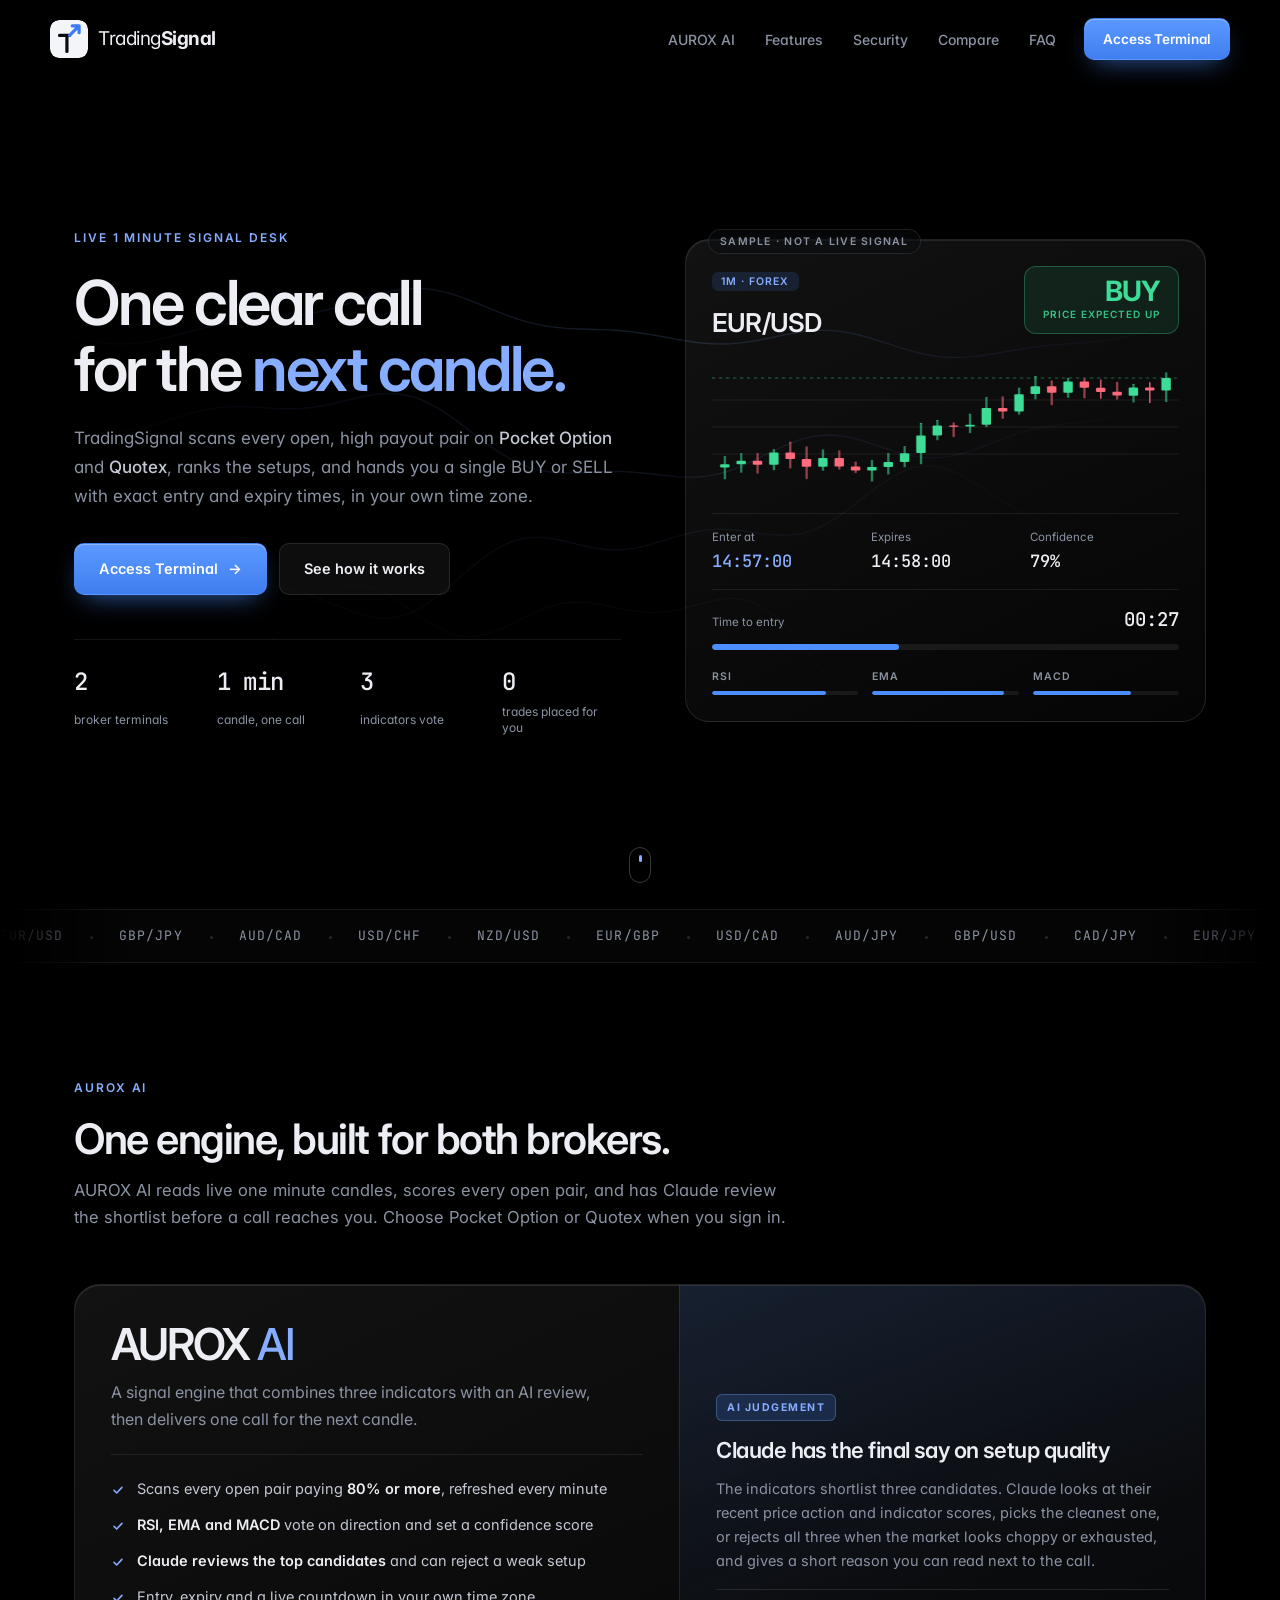
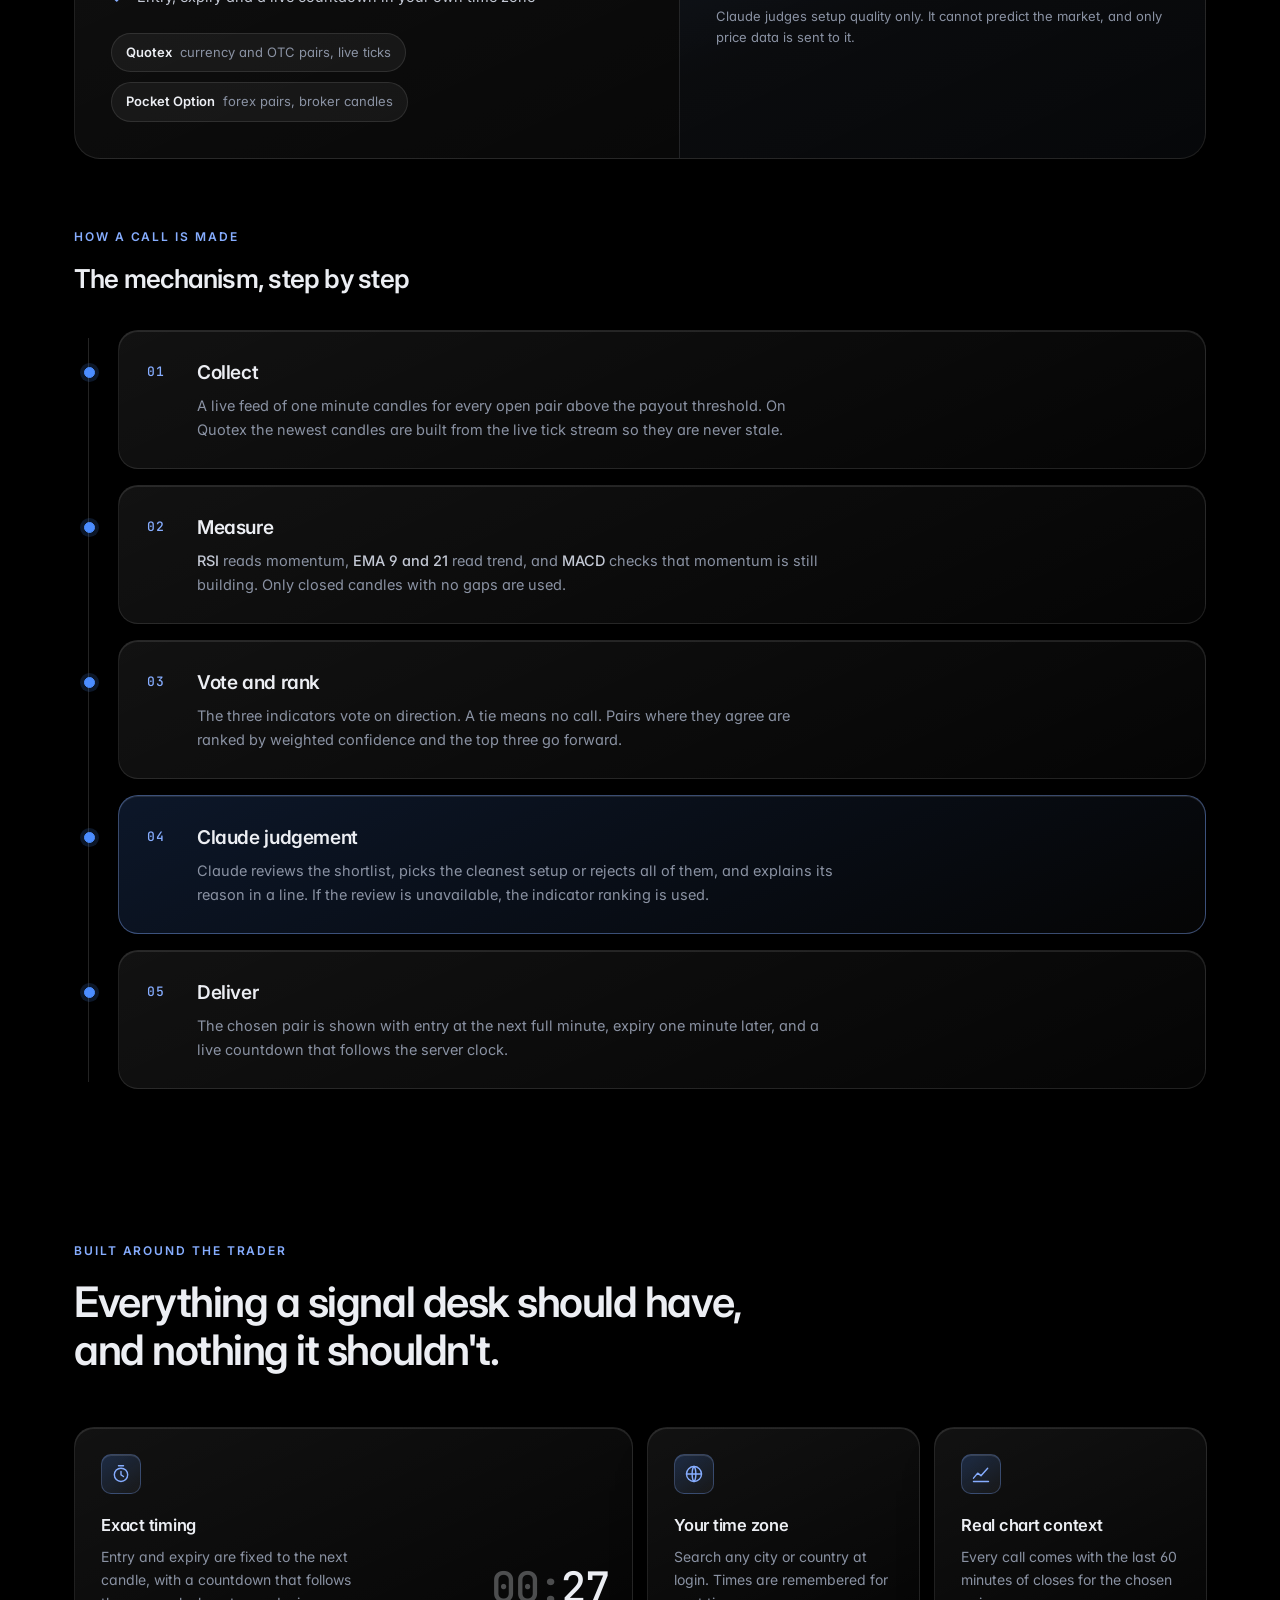
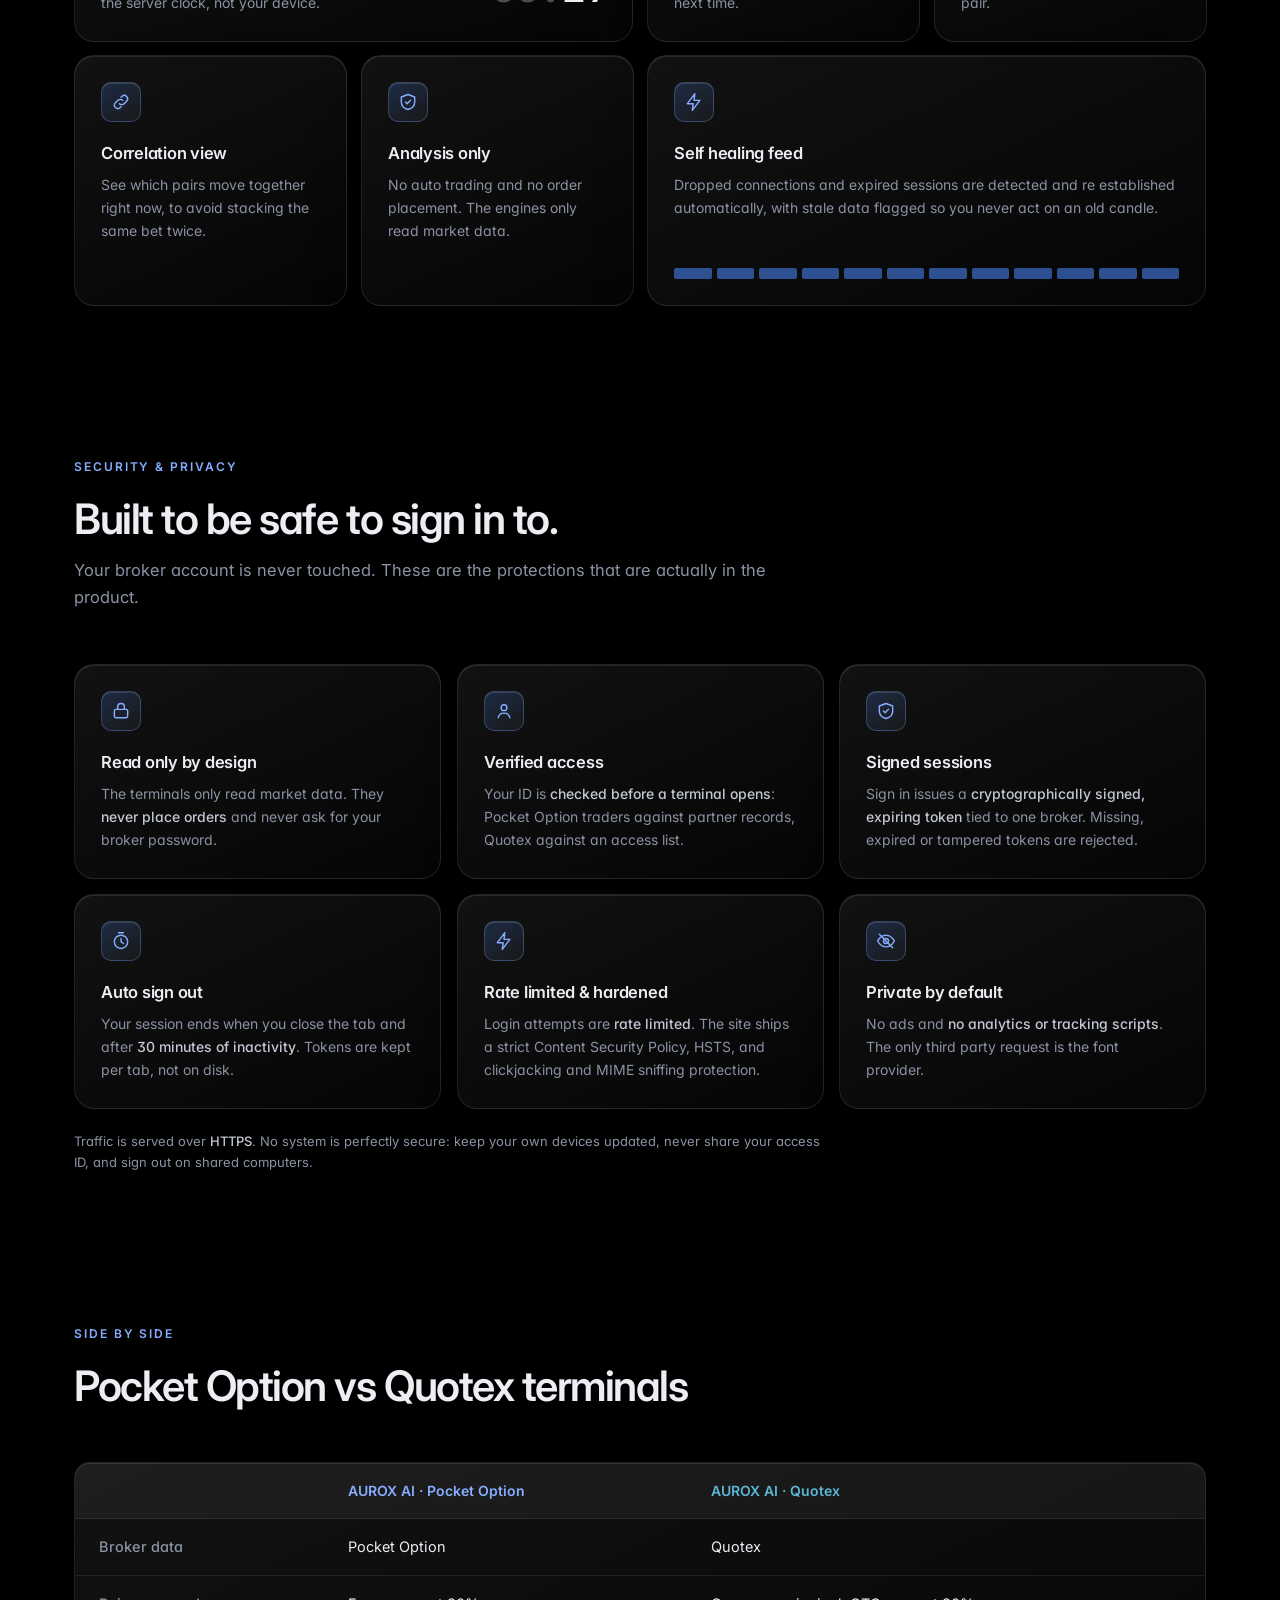
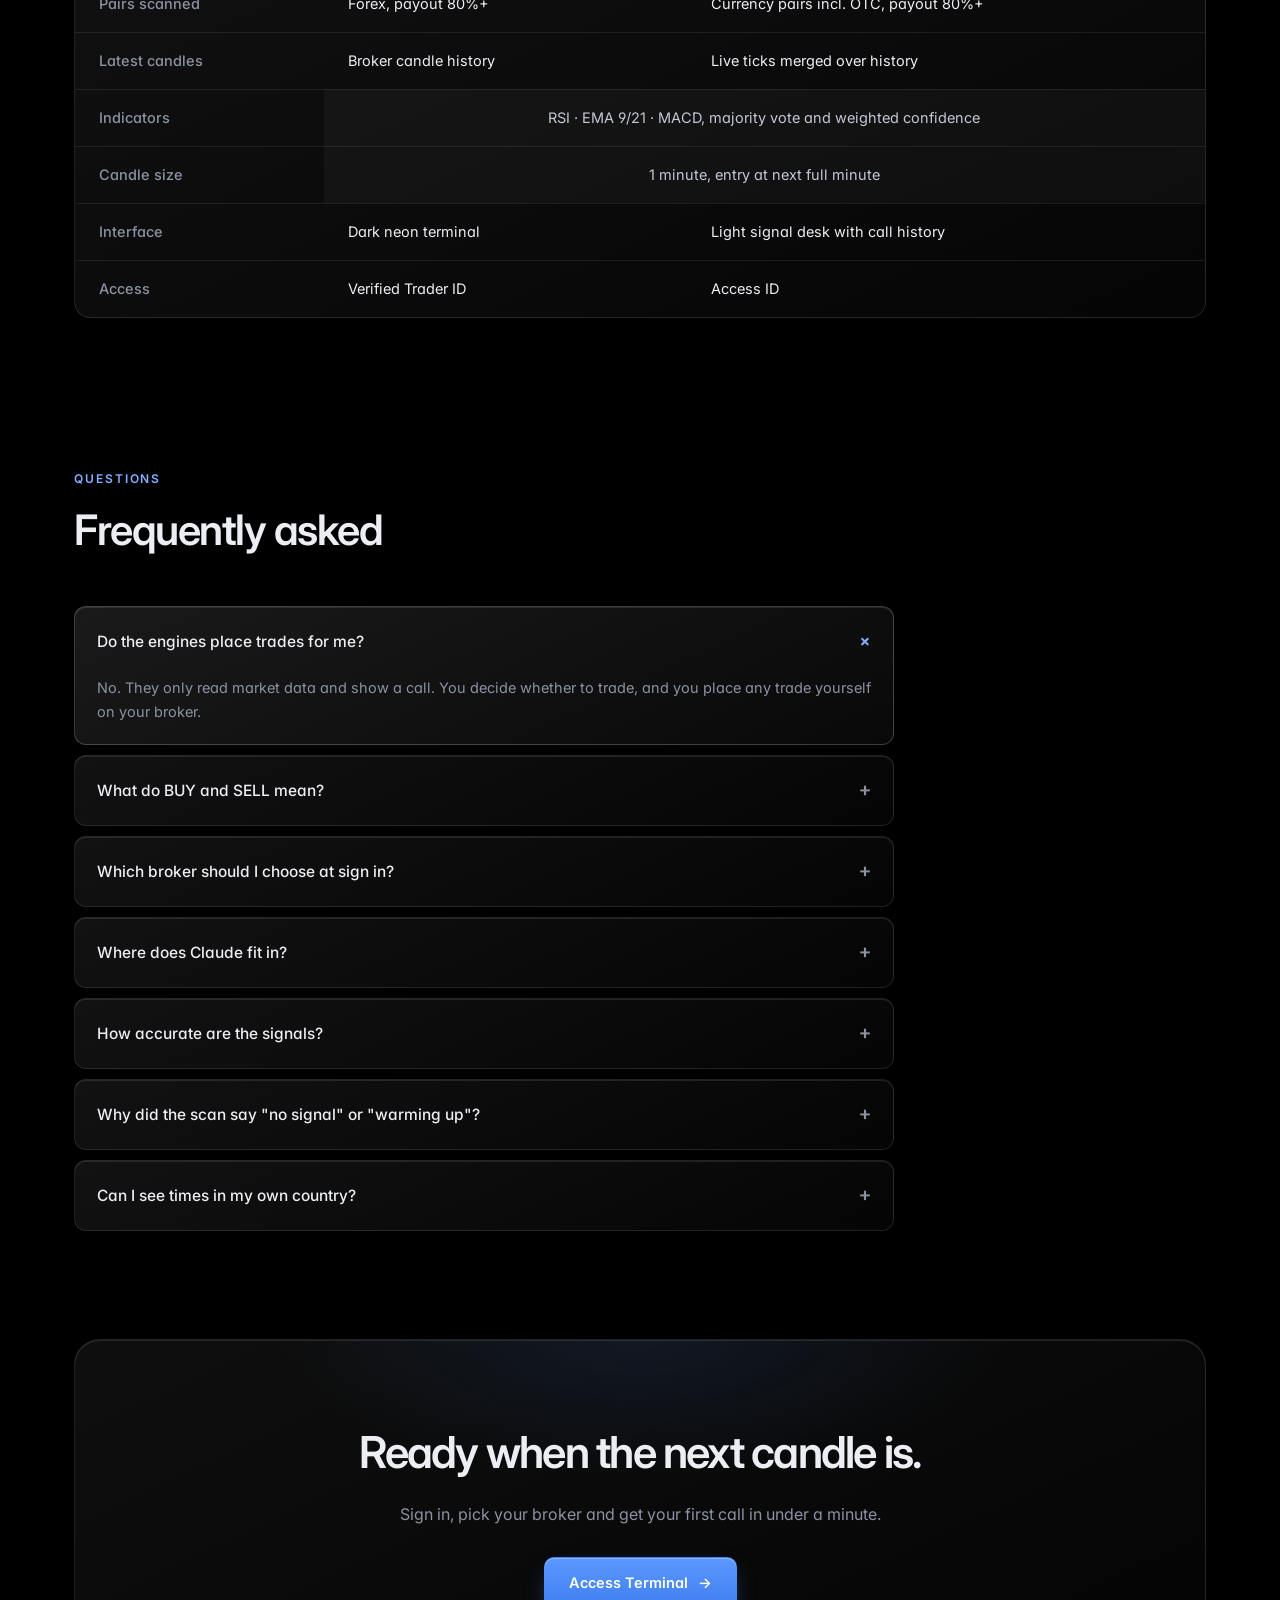
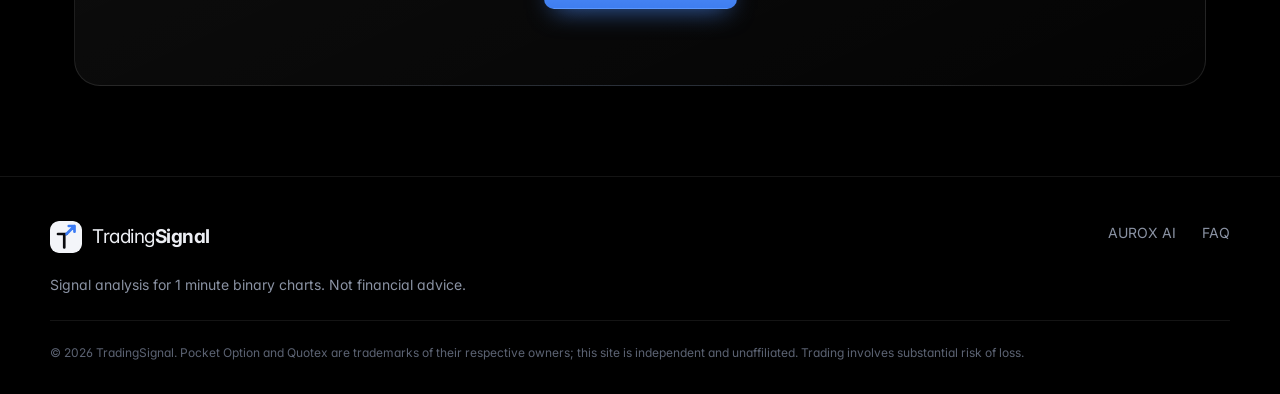
==== commit 21e22b9d: "Optimise landing page, login and both terminals for phones - terminals: full-width scan button, comp" ====
--- a/frontend/landing/index.html
+++ b/frontend/landing/index.html
@@ -2,7 +2,7 @@
 <html lang="en">
 <head>
     <meta charset="UTF-8">
-    <meta name="viewport" content="width=device-width, initial-scale=1">
+    <meta name="viewport" content="width=device-width, initial-scale=1, viewport-fit=cover">
     <title>TradingSignal: One minute signals for Quotex and Pocket Option</title>
     <meta name="description" content="TradingSignal scans open pairs on Pocket Option and Quotex and gives one clear next candle call, powered by AUROX AI, with a terminal for each broker.">
     <meta name="theme-color" content="#000000">
@@ -11,7 +11,7 @@
     <link rel="preconnect" href="https://fonts.gstatic.com" crossorigin>
     <link href="https://fonts.googleapis.com/css2?family=Inter:wght@400;500;600;700&family=JetBrains+Mono:wght@400;500&display=swap" rel="stylesheet">
     <link rel="stylesheet" href="styles.css?v=9">
-    <link rel="stylesheet" href="glass.css?v=7">
+    <link rel="stylesheet" href="glass.css?v=10">
 </head>
 <body>
 <div class="progress" id="progress" aria-hidden="true"></div>
@@ -233,13 +233,13 @@
         <table class="compare">
             <thead><tr><th></th><th class="a">AUROX AI · Pocket Option</th><th class="b">AUROX AI · Quotex</th></tr></thead>
             <tbody>
-                <tr><th>Broker data</th><td>Pocket Option</td><td>Quotex</td></tr>
-                <tr><th>Pairs scanned</th><td>Forex, payout 80%+</td><td>Currency pairs incl. OTC, payout 80%+</td></tr>
-                <tr><th>Latest candles</th><td>Broker candle history</td><td>Live ticks merged over history</td></tr>
+                <tr><th>Broker data</th><td data-label="Pocket Option">Pocket Option</td><td data-label="Quotex">Quotex</td></tr>
+                <tr><th>Pairs scanned</th><td data-label="Pocket Option">Forex, payout 80%+</td><td data-label="Quotex">Currency pairs incl. OTC, payout 80%+</td></tr>
+                <tr><th>Latest candles</th><td data-label="Pocket Option">Broker candle history</td><td data-label="Quotex">Live ticks merged over history</td></tr>
                 <tr><th>Indicators</th><td colspan="2" class="span">RSI · EMA 9/21 · MACD, majority vote and weighted confidence</td></tr>
                 <tr><th>Candle size</th><td colspan="2" class="span">1 minute, entry at next full minute</td></tr>
-                <tr><th>Interface</th><td>Dark neon terminal</td><td>Light signal desk with call history</td></tr>
-                <tr><th>Access</th><td>Verified Trader ID</td><td>Access ID</td></tr>
+                <tr><th>Interface</th><td data-label="Pocket Option">Dark neon terminal</td><td data-label="Quotex">Light signal desk with call history</td></tr>
+                <tr><th>Access</th><td data-label="Pocket Option">Verified Trader ID</td><td data-label="Quotex">Access ID</td></tr>
             </tbody>
         </table>
     </div>
--- a/frontend/landing/glass.css
+++ b/frontend/landing/glass.css
@@ -116,3 +116,57 @@
     .aurox-main, .aurox-claude { padding: 28px 24px; }
     .aurox-main h3 { font-size: 36px; }
 }
+
+/* ═════════ Phone ═════════ */
+html { -webkit-text-size-adjust: 100%; text-size-adjust: 100%; -webkit-tap-highlight-color: transparent; }
+a, button, summary { touch-action: manipulation; }
+.table-wrap { -webkit-overflow-scrolling: touch; }
+@media (max-width: 980px) {
+    :root { --glass-blur: blur(10px) saturate(1.3); }     /* lighter glass: cheaper on phone GPUs */
+    .section { padding-top: 80px; }
+    .section-head { margin-bottom: 36px; }
+}
+@media (max-width: 560px) {
+    .nav { padding-top: max(12px, env(safe-area-inset-top)); padding-left: max(16px, env(safe-area-inset-left)); padding-right: max(16px, env(safe-area-inset-right)); }
+    .nav-cta { min-height: 40px; }
+    .hero, .section, .cta { padding-inline: 16px; }
+    .hero { padding-top: 28px; padding-bottom: 64px; gap: 36px; }
+    .hero h1 { font-size: clamp(32px, 9.4vw, 44px); margin: 16px 0 18px; }
+    .lead { font-size: 16px; }
+    .hero-actions { margin: 24px 0 32px; }
+    .btn { min-height: 48px; }
+    .nav-cta.btn { min-height: 40px; }
+    .ticket { padding: 20px 16px; border-radius: 20px; }
+    .t-row h3 { font-size: 22px; }
+    .call { padding: 8px 14px; } .call b { font-size: 24px; }
+    .spark { height: 110px; margin: 14px 0 10px; }
+    .t-grid b { font-size: 15px; }
+    .section { padding-top: 56px; padding-bottom: 20px; }
+    .section-head h2 { margin: 12px 0 10px; }
+    .section-head .muted { font-size: 15.5px; }
+    .engine { padding: 24px 20px; } .engine h3 { font-size: 30px; }
+    .aurox-main, .aurox-claude { padding: 24px 18px; }
+    .aurox-main h3 { font-size: 32px; } .aurox-claude h4 { font-size: 19px; }
+    .mech-head { margin: 44px 0 20px; } .mech-head h3 { font-size: 22px; }
+    .steps li { padding: 20px 18px; } .steps h4 { font-size: 17px; }
+    .tile, .sec-card { padding: 20px; }
+    .compare { font-size: 13.5px; } .compare th, .compare td { padding: 12px 16px; }
+    .faq details { padding: 0 16px; } .faq summary { padding: 16px 0; min-height: 48px; font-size: 15px; }
+    .cta { margin: 40px 16px 56px; padding: 44px 18px; border-radius: 20px; }
+    .footer { padding: 36px 16px max(28px, env(safe-area-inset-bottom)); }
+    .foot-links { flex-wrap: wrap; gap: 12px 20px; }
+}
+@media (max-width: 700px) {            /* comparison table: one card per row instead of sideways scrolling */
+    .table-wrap { overflow: visible; background: none; border: 0; box-shadow: none; -webkit-backdrop-filter: none; backdrop-filter: none; display: grid; gap: 12px; }
+    .compare { min-width: 0; display: block; }
+    .compare thead { display: none; }
+    .compare tbody { display: grid; gap: 12px; }
+    .compare tr { display: block; padding: 14px 16px; border-radius: 16px; background: var(--glass); border: 1px solid var(--glass-edge); }
+    .compare tbody tr:hover { background: var(--glass); }
+    .compare tbody th, .compare td { display: block; width: auto; padding: 0; border: 0; text-align: left; }
+    .compare tbody th { font-size: 11px; letter-spacing: .12em; text-transform: uppercase; color: var(--accent-2); margin-bottom: 8px; }
+    .compare td[data-label] { display: flex; justify-content: space-between; gap: 14px; padding: 5px 0; text-align: right; color: var(--text); }
+    .compare td[data-label]::before { content: attr(data-label); flex: none; color: var(--muted); font-size: 12.5px; text-align: left; }
+    .compare .span { background: none; color: var(--text); }
+}
+@media (max-width: 360px) { .facts b { font-size: 20px; } .logo { font-size: 16px; } }
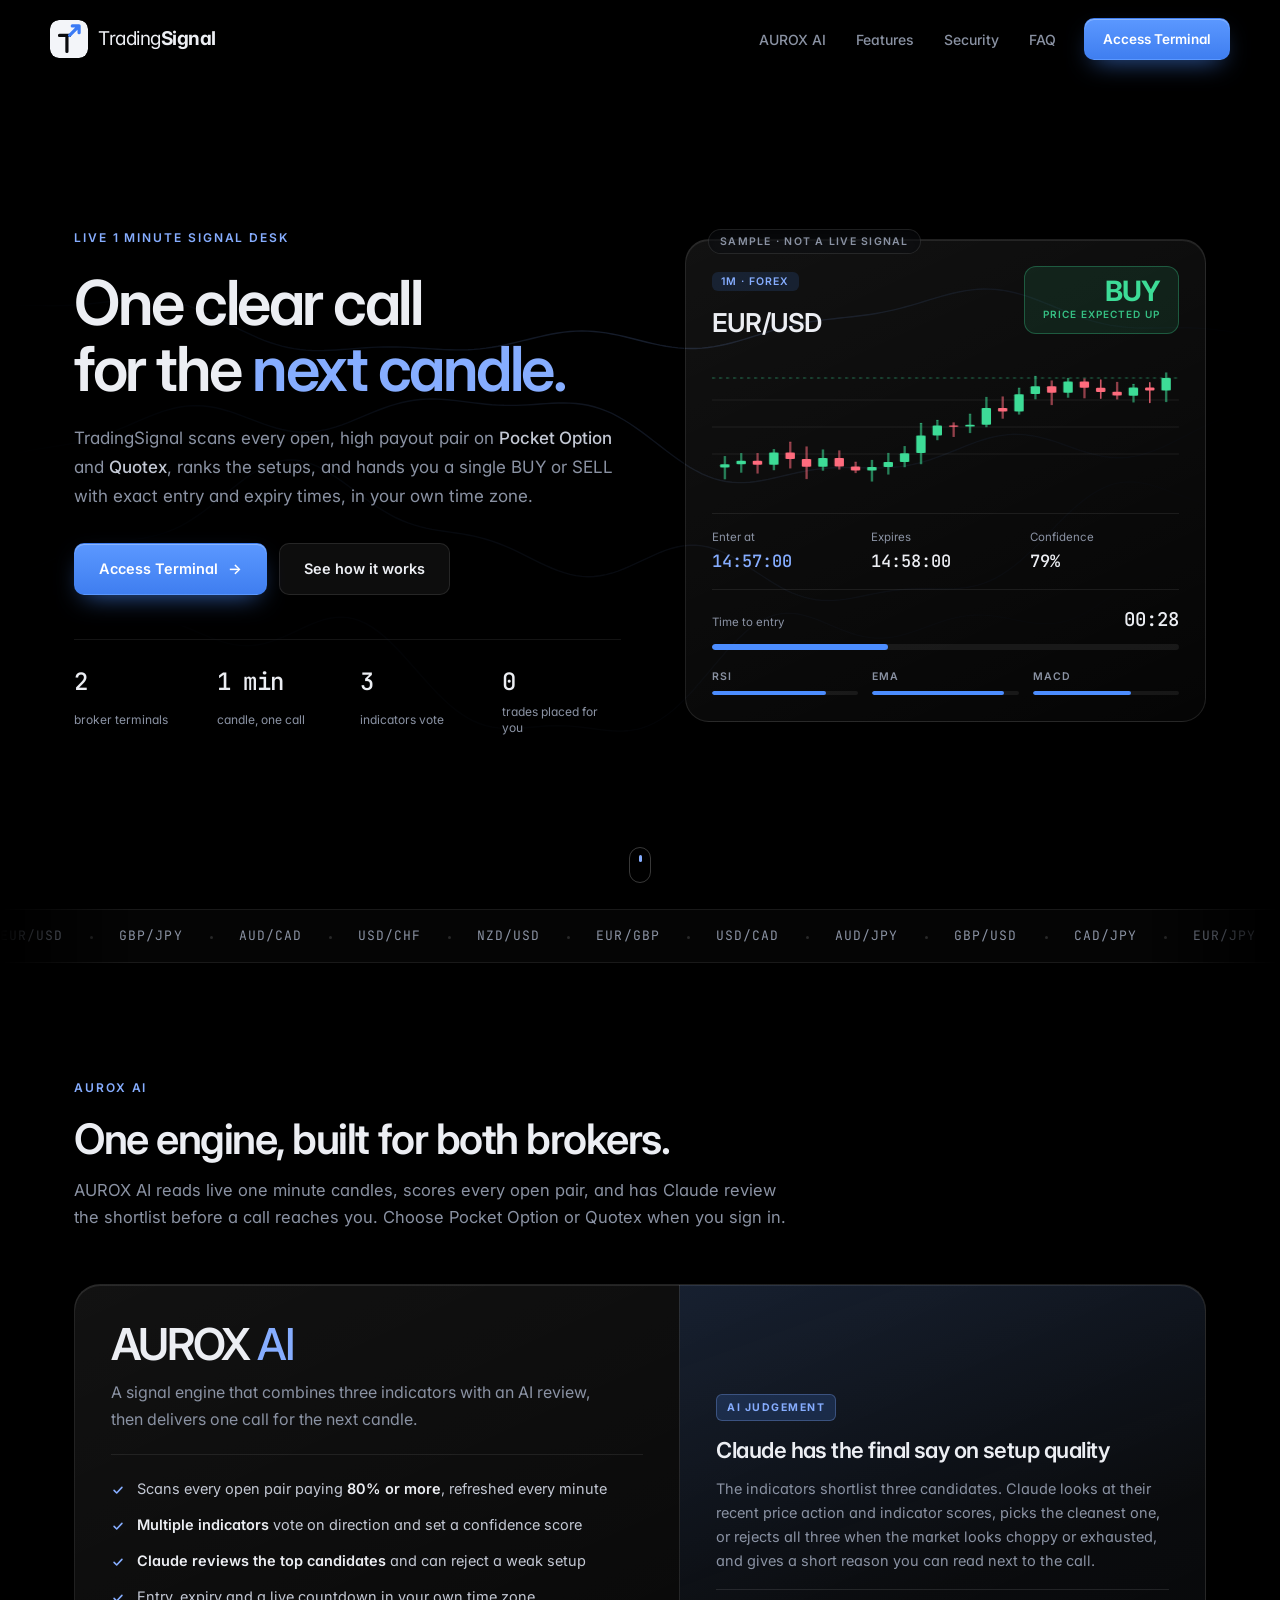
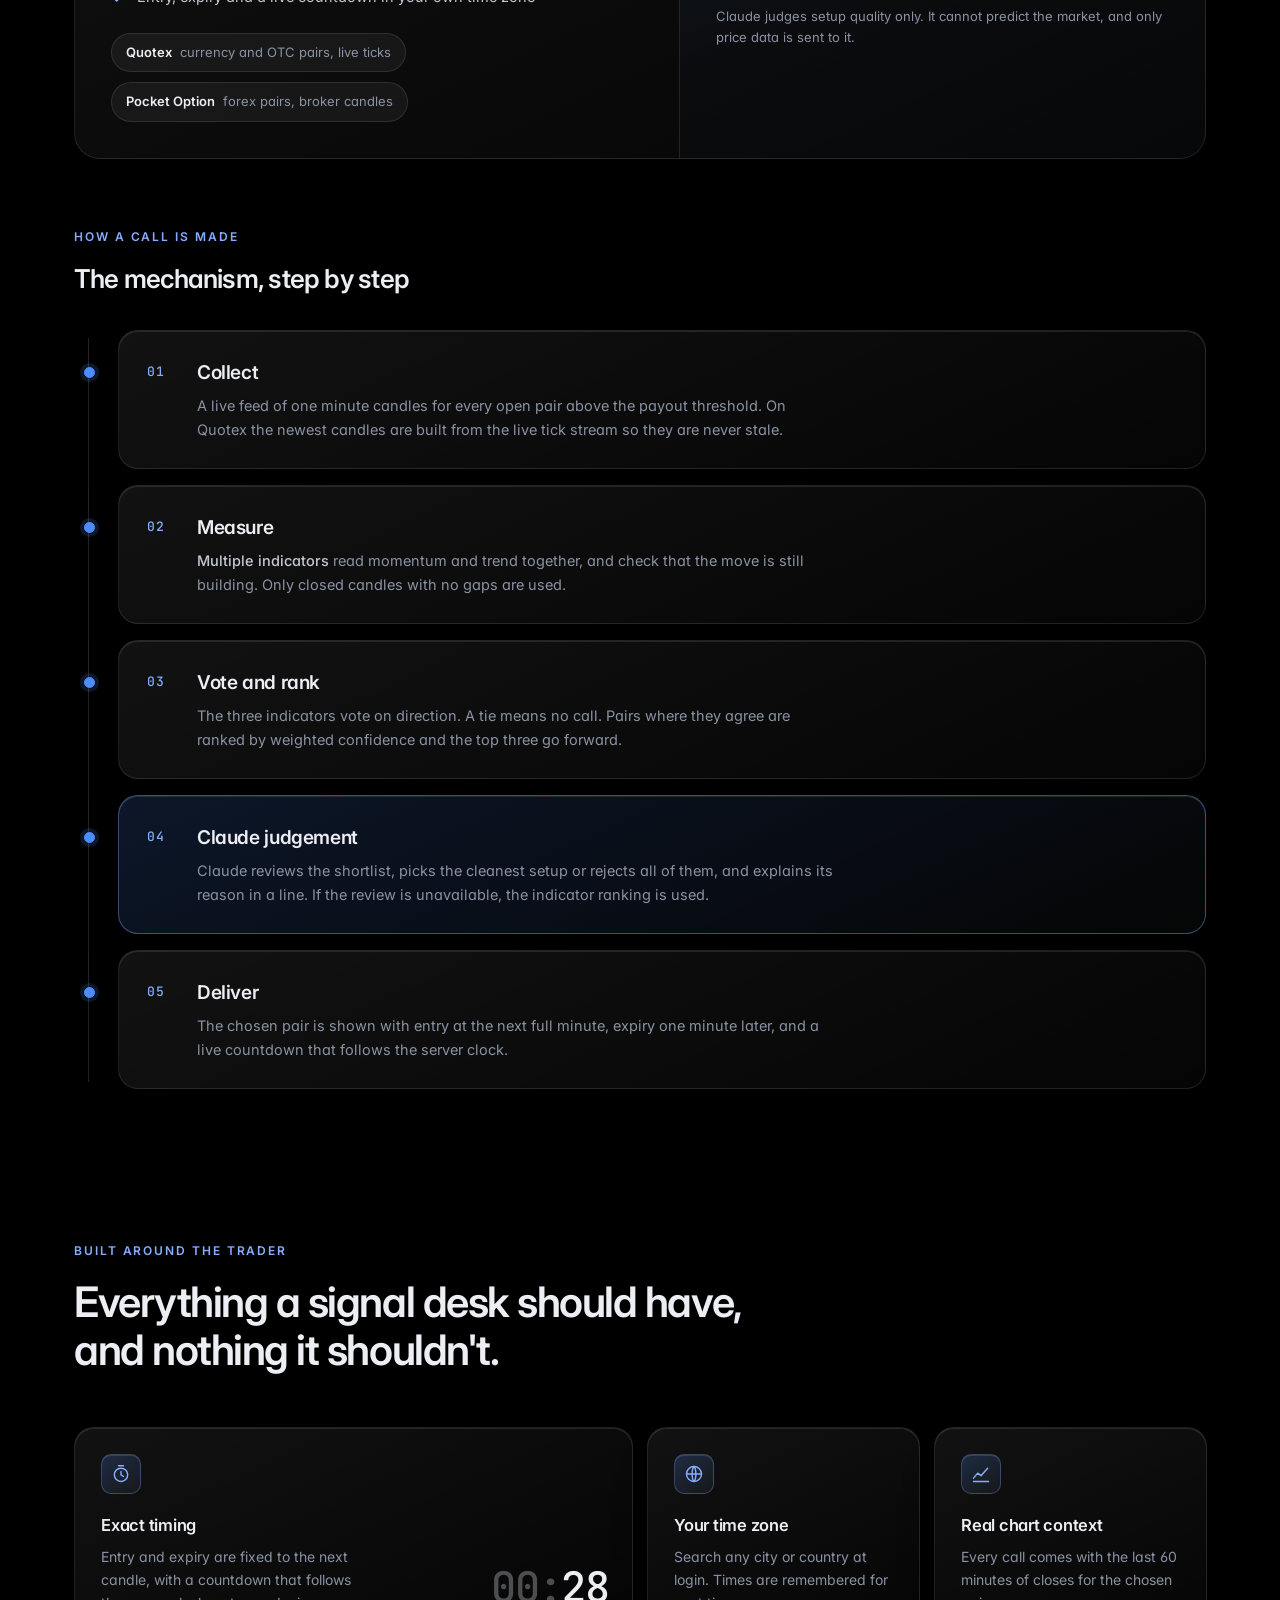
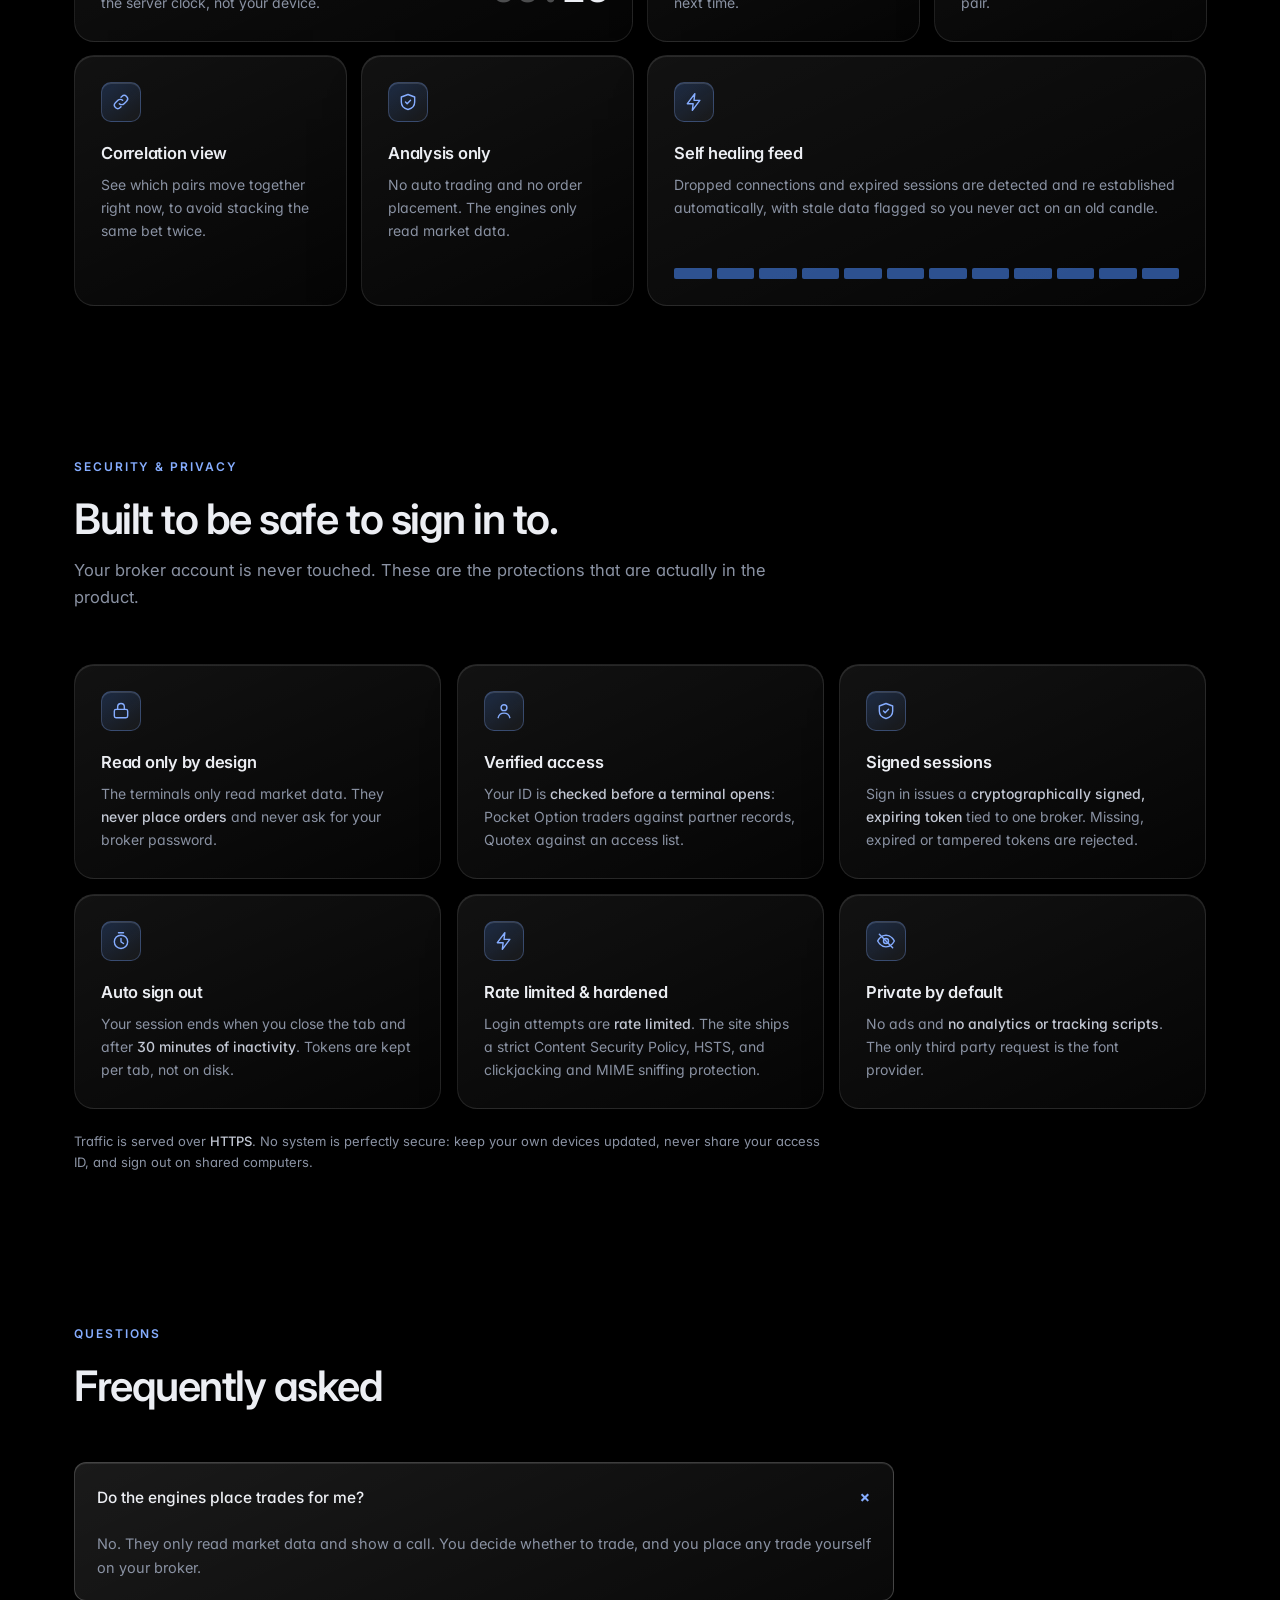
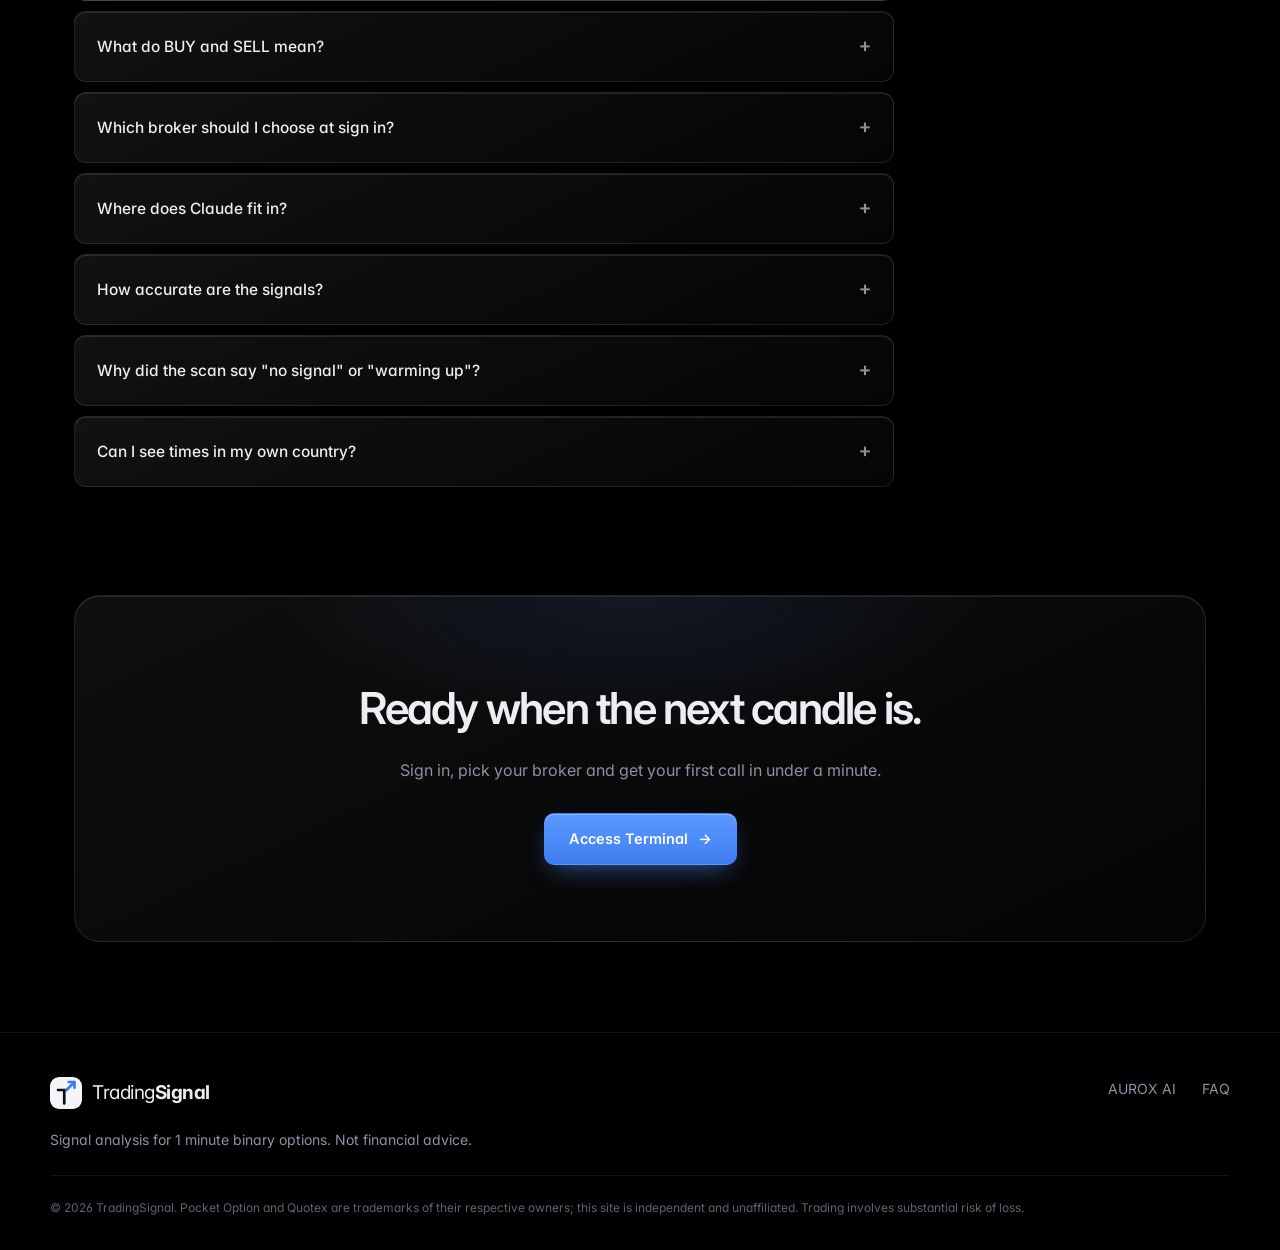
==== commit 009d85a9: "Landing and login: broker cards, animated background, phone layout, wording - login: two broker card" ====
--- a/frontend/landing/index.html
+++ b/frontend/landing/index.html
@@ -31,7 +31,6 @@
         <a href="#engines">AUROX AI</a>
         <a href="#features">Features</a>
         <a href="#security">Security</a>
-        <a href="#compare">Compare</a>
         <a href="#faq">FAQ</a>
     </nav>
     <a class="btn btn-blue nav-cta" href="login/">Access Terminal</a>
@@ -105,7 +104,7 @@
             <p class="aurox-line">A signal engine that combines three indicators with an AI review, then delivers one call for the next candle.</p>
             <ul class="ticks">
                 <li>Scans every open pair paying <b>80% or more</b>, refreshed every minute</li>
-                <li><b>RSI, EMA and MACD</b> vote on direction and set a confidence score</li>
+                <li><b>Multiple indicators</b> vote on direction and set a confidence score</li>
                 <li><b>Claude reviews the top candidates</b> and can reject a weak setup</li>
                 <li>Entry, expiry and a live countdown in your own time zone</li>
             </ul>
@@ -131,7 +130,7 @@
         <div class="tl-line"><i id="tlFill"></i></div>
         <ol class="steps">
             <li class="reveal"><span class="n">01</span><div><h4>Collect</h4><p>A live feed of one minute candles for every open pair above the payout threshold. On Quotex the newest candles are built from the live tick stream so they are never stale.</p></div></li>
-            <li class="reveal"><span class="n">02</span><div><h4>Measure</h4><p><b>RSI</b> reads momentum, <b>EMA 9 and 21</b> read trend, and <b>MACD</b> checks that momentum is still building. Only closed candles with no gaps are used.</p></div></li>
+            <li class="reveal"><span class="n">02</span><div><h4>Measure</h4><p><b>Multiple indicators</b> read momentum and trend together, and check that the move is still building. Only closed candles with no gaps are used.</p></div></li>
             <li class="reveal"><span class="n">03</span><div><h4>Vote and rank</h4><p>The three indicators vote on direction. A tie means no call. Pairs where they agree are ranked by weighted confidence and the top three go forward.</p></div></li>
             <li class="reveal claude-step"><span class="n">04</span><div><h4>Claude judgement</h4><p>Claude reviews the shortlist, picks the cleanest setup or rejects all of them, and explains its reason in a line. If the review is unavailable, the indicator ranking is used.</p></div></li>
             <li class="reveal"><span class="n">05</span><div><h4>Deliver</h4><p>The chosen pair is shown with entry at the next full minute, expiry one minute later, and a live countdown that follows the server clock.</p></div></li>
@@ -223,28 +222,6 @@
     <p class="sec-foot reveal">Traffic is served over <b>HTTPS</b>. No system is perfectly secure: keep your own devices updated, never share your access ID, and sign out on shared computers.</p>
 </section>
 
-<!-- ───────────── Compare ───────────── -->
-<section class="section" id="compare">
-    <div class="section-head">
-        <p class="eyebrow reveal">SIDE BY SIDE</p>
-        <h2 class="reveal" style="--d:.07s">Pocket Option vs Quotex terminals</h2>
-    </div>
-    <div class="table-wrap reveal">
-        <table class="compare">
-            <thead><tr><th></th><th class="a">AUROX AI · Pocket Option</th><th class="b">AUROX AI · Quotex</th></tr></thead>
-            <tbody>
-                <tr><th>Broker data</th><td data-label="Pocket Option">Pocket Option</td><td data-label="Quotex">Quotex</td></tr>
-                <tr><th>Pairs scanned</th><td data-label="Pocket Option">Forex, payout 80%+</td><td data-label="Quotex">Currency pairs incl. OTC, payout 80%+</td></tr>
-                <tr><th>Latest candles</th><td data-label="Pocket Option">Broker candle history</td><td data-label="Quotex">Live ticks merged over history</td></tr>
-                <tr><th>Indicators</th><td colspan="2" class="span">RSI · EMA 9/21 · MACD, majority vote and weighted confidence</td></tr>
-                <tr><th>Candle size</th><td colspan="2" class="span">1 minute, entry at next full minute</td></tr>
-                <tr><th>Interface</th><td data-label="Pocket Option">Dark neon terminal</td><td data-label="Quotex">Light signal desk with call history</td></tr>
-                <tr><th>Access</th><td data-label="Pocket Option">Verified Trader ID</td><td data-label="Quotex">Access ID</td></tr>
-            </tbody>
-        </table>
-    </div>
-</section>
-
 <!-- ───────────── FAQ ───────────── -->
 <section class="section" id="faq">
     <div class="section-head">
@@ -296,7 +273,7 @@
 <footer class="footer">
     <div class="foot-brand">
         <a class="logo" href="#top"><img src="mark.svg" alt="" width="32" height="32"><span>Trading<b>Signal</b></span></a>
-        <p class="muted">Signal analysis for 1 minute binary charts. Not financial advice.</p>
+        <p class="muted">Signal analysis for 1 minute binary options. Not financial advice.</p>
     </div>
     <div class="foot-links">
         <a href="#engines">AUROX AI</a><a href="#faq">FAQ</a>
